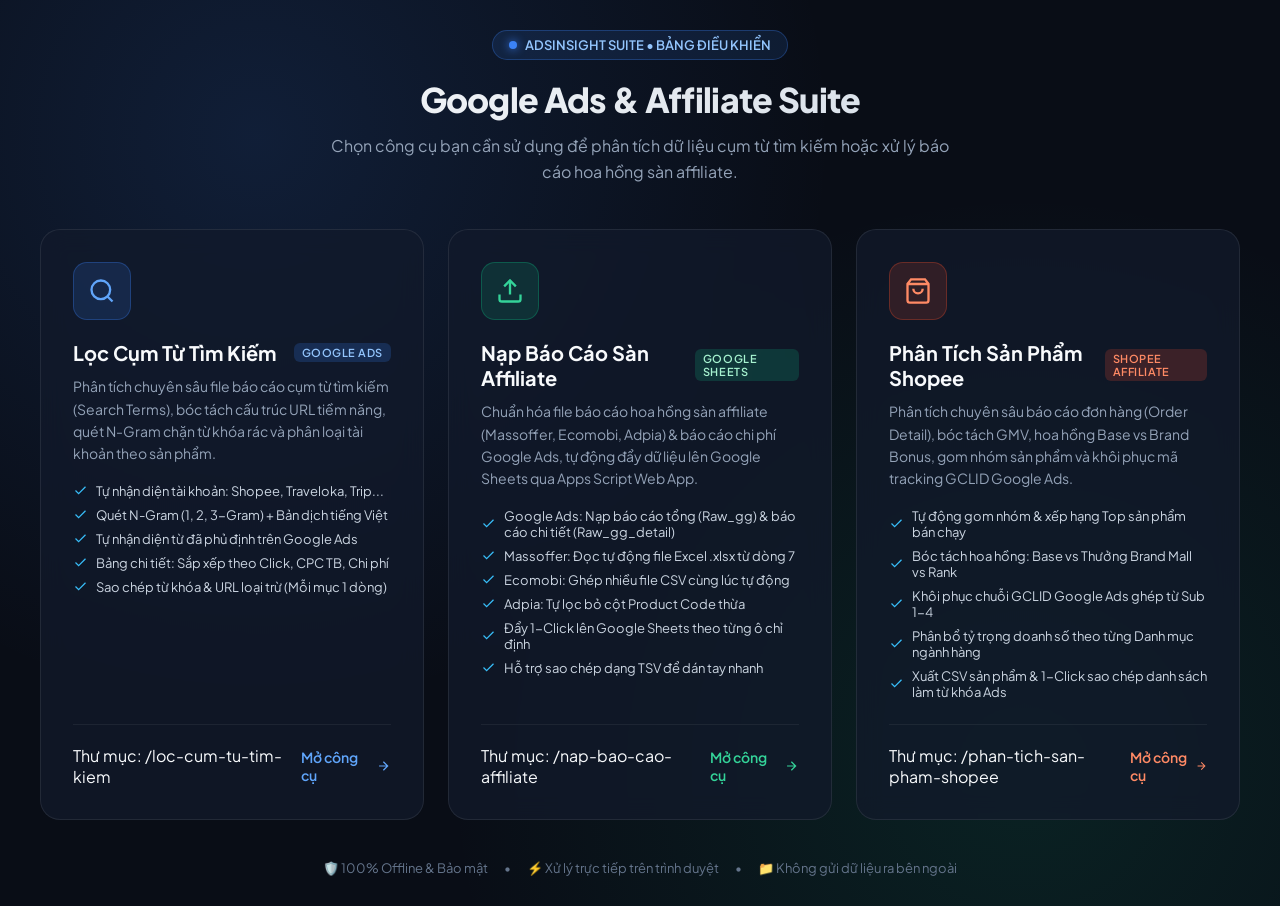
==== index.html @ ed0657cd "Auto update: 09/11/2026 16:06:36,57" ====
<!DOCTYPE html>
<html lang="vi">
<head>
  <meta charset="UTF-8">
  <meta name="viewport" content="width=device-width, initial-scale=1.0">
  <title>Google Ads & Affiliate Intelligence Suite | Bảng Điều Khiển</title>
  <meta name="description" content="Cổng điều hướng trung tâm: Bộ công cụ tối ưu chiến dịch Google Ads, lọc cụm từ tìm kiếm N-Gram và trung tâm nạp báo cáo sàn Affiliate lên Google Sheets.">
  <link rel="icon" type="image/png" href="shared/img/favicon.png?v=3">
  <link rel="preconnect" href="https://fonts.googleapis.com">
  <link rel="preconnect" href="https://fonts.gstatic.com" crossorigin>
  <link href="https://fonts.googleapis.com/css2?family=Plus+Jakarta+Sans:wght@400;500;600;700;800&family=JetBrains+Mono:wght@400;500;600&display=swap" rel="stylesheet">
  <style>
    :root {
      --bg-main: #090d16;
      --bg-card: rgba(18, 26, 43, 0.75);
      --bg-card-hover: rgba(26, 38, 64, 0.95);
      --border-color: rgba(255, 255, 255, 0.08);
      --border-hover: rgba(59, 130, 246, 0.5);
      --text-main: #f8fafc;
      --text-muted: #94a3b8;
      --primary: #3b82f6;
      --primary-glow: rgba(59, 130, 246, 0.25);
      --success: #10b981;
      --warning: #f59e0b;
    }

    * {
      box-sizing: border-box;
      margin: 0;
      padding: 0;
    }

    body {
      font-family: 'Plus Jakarta Sans', -apple-system, BlinkMacSystemFont, sans-serif;
      background-color: var(--bg-main);
      color: var(--text-main);
      min-height: 100vh;
      display: flex;
      flex-direction: column;
      align-items: center;
      justify-content: center;
      padding: 30px 20px;
      background-image: 
        radial-gradient(circle at 20% 15%, rgba(59, 130, 246, 0.15) 0%, transparent 45%),
        radial-gradient(circle at 80% 85%, rgba(16, 185, 129, 0.12) 0%, transparent 45%);
    }

    .hub-container {
      max-width: 1200px;
      width: 100%;
    }

    /* Header */
    .hub-header {
      text-align: center;
      margin-bottom: 45px;
    }

    .brand-badge {
      display: inline-flex;
      align-items: center;
      gap: 8px;
      padding: 6px 16px;
      background: rgba(59, 130, 246, 0.12);
      border: 1px solid rgba(59, 130, 246, 0.3);
      border-radius: 9999px;
      font-size: 13px;
      font-weight: 600;
      color: #93c5fd;
      margin-bottom: 18px;
    }

    .brand-badge .pulse {
      width: 8px;
      height: 8px;
      background: #3b82f6;
      border-radius: 50%;
      box-shadow: 0 0 10px #3b82f6;
      animation: pulse 2s infinite;
    }

    @keyframes pulse {
      0%, 100% { opacity: 1; transform: scale(1); }
      50% { opacity: 0.4; transform: scale(0.85); }
    }

    .hub-header h1 {
      font-size: 34px;
      font-weight: 800;
      letter-spacing: -0.02em;
      margin-bottom: 12px;
      background: linear-gradient(135deg, #ffffff 0%, #cbd5e1 100%);
      -webkit-background-clip: text;
      background-clip: text;
      -webkit-text-fill-color: transparent;
    }

    .hub-header p {
      font-size: 16px;
      color: var(--text-muted);
      max-width: 620px;
      margin: 0 auto;
      line-height: 1.6;
    }

    /* Grid layout */
    .tools-grid {
      display: grid;
      grid-template-columns: repeat(auto-fit, minmax(360px, 1fr));
      gap: 24px;
      margin-bottom: 40px;
    }

    .tool-card {
      background: var(--bg-card);
      backdrop-filter: blur(12px);
      border: 1px solid var(--border-color);
      border-radius: 20px;
      padding: 32px;
      text-decoration: none;
      color: inherit;
      display: flex;
      flex-direction: column;
      justify-content: space-between;
      transition: all 0.3s cubic-bezier(0.16, 1, 0.3, 1);
      position: relative;
      overflow: hidden;
    }

    .tool-card::before {
      content: '';
      position: absolute;
      top: 0;
      left: 0;
      right: 0;
      height: 3px;
      background: linear-gradient(90deg, transparent, transparent);
      transition: all 0.3s ease;
    }

    .tool-card:hover {
      background: var(--bg-card-hover);
      border-color: var(--border-hover);
      transform: translateY(-4px);
      box-shadow: 0 20px 40px rgba(0, 0, 0, 0.45), 0 0 25px var(--primary-glow);
    }

    .tool-card.card-blue:hover::before {
      background: linear-gradient(90deg, #3b82f6, #60a5fa);
    }

    .tool-card.card-green:hover::before {
      background: linear-gradient(90deg, #10b981, #34d399);
    }

    .tool-card.card-orange:hover::before {
      background: linear-gradient(90deg, #ee4d2d, #ff8a65);
    }

    .card-top {
      margin-bottom: 24px;
    }

    .icon-wrapper {
      width: 58px;
      height: 58px;
      border-radius: 14px;
      display: flex;
      align-items: center;
      justify-content: center;
      margin-bottom: 20px;
    }

    .icon-blue {
      background: rgba(59, 130, 246, 0.15);
      border: 1px solid rgba(59, 130, 246, 0.3);
      color: #60a5fa;
    }

    .icon-green {
      background: rgba(16, 185, 129, 0.15);
      border: 1px solid rgba(16, 185, 129, 0.3);
      color: #34d399;
    }

    .icon-orange {
      background: rgba(238, 77, 45, 0.15);
      border: 1px solid rgba(238, 77, 45, 0.3);
      color: #ff8a65;
    }

    .tool-title {
      font-size: 20px;
      font-weight: 700;
      margin-bottom: 10px;
      display: flex;
      align-items: center;
      justify-content: space-between;
    }

    .tool-tag {
      font-size: 11px;
      font-weight: 600;
      padding: 3px 8px;
      border-radius: 6px;
      text-transform: uppercase;
      letter-spacing: 0.05em;
    }

    .tag-blue { background: rgba(59, 130, 246, 0.2); color: #93c5fd; }
    .tag-green { background: rgba(16, 185, 129, 0.2); color: #a7f3d0; }
    .tag-orange { background: rgba(238, 77, 45, 0.2); color: #ff8a65; }

    .tool-desc {
      font-size: 14px;
      color: var(--text-muted);
      line-height: 1.6;
      margin-bottom: 18px;
    }

    .tool-features {
      list-style: none;
      display: flex;
      flex-direction: column;
      gap: 8px;
    }

    .tool-features li {
      font-size: 13px;
      color: #cbd5e1;
      display: flex;
      align-items: center;
      gap: 8px;
    }

    .tool-features li svg {
      width: 15px;
      height: 15px;
      flex-shrink: 0;
      color: #38bdf8;
    }

    .card-footer {
      padding-top: 20px;
      border-top: 1px solid rgba(255, 255, 255, 0.06);
      display: flex;
      align-items: center;
      justify-content: space-between;
    }

    .open-btn-text {
      font-size: 14px;
      font-weight: 600;
      color: #60a5fa;
      display: flex;
      align-items: center;
      gap: 6px;
      transition: gap 0.2s ease;
    }

    .tool-card:hover .open-btn-text {
      gap: 10px;
      color: #93c5fd;
    }

    /* Footer info */
    .hub-footer {
      text-align: center;
      font-size: 13px;
      color: #64748b;
      display: flex;
      align-items: center;
      justify-content: center;
      gap: 16px;
    }

    .hub-footer span {
      display: flex;
      align-items: center;
      gap: 6px;
    }
  </style>
</head>
<body>

  <div class="hub-container">
    <!-- Header -->
    <header class="hub-header">
      <div class="brand-badge">
        <span class="pulse"></span>
        ADSINSIGHT SUITE • BẢNG ĐIỀU KHIỂN
      </div>
      <h1>Google Ads & Affiliate Suite</h1>
      <p>Chọn công cụ bạn cần sử dụng để phân tích dữ liệu cụm từ tìm kiếm hoặc xử lý báo cáo hoa hồng sàn affiliate.</p>
    </header>

    <!-- 2 Main Cards -->
    <div class="tools-grid">

      <!-- TOOL 1: LỌC CỤM TỪ TÌM KIẾM -->
      <a href="loc-cum-tu-tim-kiem/index.html" class="tool-card card-blue">
        <div class="card-top">
          <div class="icon-wrapper icon-blue">
            <svg viewBox="0 0 24 24" width="28" height="28" fill="none" stroke="currentColor" stroke-width="2">
              <circle cx="11" cy="11" r="8"/>
              <path d="m21 21-4.3-4.3"/>
            </svg>
          </div>
          <div class="tool-title">
            <span>Lọc Cụm Từ Tìm Kiếm</span>
            <span class="tool-tag tag-blue">Google Ads</span>
          </div>
          <p class="tool-desc">
            Phân tích chuyên sâu file báo cáo cụm từ tìm kiếm (Search Terms), bóc tách cấu trúc URL tiềm năng, quét N-Gram chặn từ khóa rác và phân loại tài khoản theo sản phẩm.
          </p>
          <ul class="tool-features">
            <li>
              <svg viewBox="0 0 24 24" fill="none" stroke="currentColor" stroke-width="2"><polyline points="20 6 9 17 4 12"/></svg>
              Tự nhận diện tài khoản: Shopee, Traveloka, Trip...
            </li>
            <li>
              <svg viewBox="0 0 24 24" fill="none" stroke="currentColor" stroke-width="2"><polyline points="20 6 9 17 4 12"/></svg>
              Quét N-Gram (1, 2, 3-Gram) + Bản dịch tiếng Việt
            </li>
            <li>
              <svg viewBox="0 0 24 24" fill="none" stroke="currentColor" stroke-width="2"><polyline points="20 6 9 17 4 12"/></svg>
              Tự nhận diện từ đã phủ định trên Google Ads
            </li>
            <li>
              <svg viewBox="0 0 24 24" fill="none" stroke="currentColor" stroke-width="2"><polyline points="20 6 9 17 4 12"/></svg>
              Bảng chi tiết: Sắp xếp theo Click, CPC TB, Chi phí
            </li>
            <li>
              <svg viewBox="0 0 24 24" fill="none" stroke="currentColor" stroke-width="2"><polyline points="20 6 9 17 4 12"/></svg>
              Sao chép từ khóa & URL loại trừ (Mỗi mục 1 dòng)
            </li>
          </ul>
        </div>
        <div class="card-footer">
          <span class="text-xs text-muted">Thư mục: /loc-cum-tu-tim-kiem</span>
          <div class="open-btn-text">
            Mở công cụ 
            <svg viewBox="0 0 24 24" width="16" height="16" fill="none" stroke="currentColor" stroke-width="2">
              <path d="M5 12h14M12 5l7 7-7 7"/>
            </svg>
          </div>
        </div>
      </a>

      <!-- TOOL 2: NẠP BÁO CÁO AFFILIATE -->
      <a href="nap-bao-cao-affiliate/index.html" class="tool-card card-green">
        <div class="card-top">
          <div class="icon-wrapper icon-green">
            <svg viewBox="0 0 24 24" width="28" height="28" fill="none" stroke="currentColor" stroke-width="2">
              <path d="M21 15v4a2 2 0 0 1-2 2H5a2 2 0 0 1-2-2v-4"/>
              <polyline points="17 8 12 3 7 8"/>
              <line x1="12" x2="12" y1="3" y2="15"/>
            </svg>
          </div>
          <div class="tool-title">
            <span>Nạp Báo Cáo Sàn Affiliate</span>
            <span class="tool-tag tag-green">Google Sheets</span>
          </div>
          <p class="tool-desc">
            Chuẩn hóa file báo cáo hoa hồng sàn affiliate (Massoffer, Ecomobi, Adpia) & báo cáo chi phí Google Ads, tự động đẩy dữ liệu lên Google Sheets qua Apps Script Web App.
          </p>
          <ul class="tool-features">
            <li>
              <svg viewBox="0 0 24 24" fill="none" stroke="currentColor" stroke-width="2"><polyline points="20 6 9 17 4 12"/></svg>
              Google Ads: Nạp báo cáo tổng (Raw_gg) & báo cáo chi tiết (Raw_gg_detail)
            </li>
            <li>
              <svg viewBox="0 0 24 24" fill="none" stroke="currentColor" stroke-width="2"><polyline points="20 6 9 17 4 12"/></svg>
              Massoffer: Đọc tự động file Excel .xlsx từ dòng 7
            </li>
            <li>
              <svg viewBox="0 0 24 24" fill="none" stroke="currentColor" stroke-width="2"><polyline points="20 6 9 17 4 12"/></svg>
              Ecomobi: Ghép nhiều file CSV cùng lúc tự động
            </li>
            <li>
              <svg viewBox="0 0 24 24" fill="none" stroke="currentColor" stroke-width="2"><polyline points="20 6 9 17 4 12"/></svg>
              Adpia: Tự lọc bỏ cột Product Code thừa
            </li>
            <li>
              <svg viewBox="0 0 24 24" fill="none" stroke="currentColor" stroke-width="2"><polyline points="20 6 9 17 4 12"/></svg>
              Đẩy 1-Click lên Google Sheets theo từng ô chỉ định
            </li>
            <li>
              <svg viewBox="0 0 24 24" fill="none" stroke="currentColor" stroke-width="2"><polyline points="20 6 9 17 4 12"/></svg>
              Hỗ trợ sao chép dạng TSV để dán tay nhanh
            </li>
          </ul>
        </div>
        <div class="card-footer">
          <span class="text-xs text-muted">Thư mục: /nap-bao-cao-affiliate</span>
          <div class="open-btn-text" style="color: #34d399;">
            Mở công cụ 
            <svg viewBox="0 0 24 24" width="16" height="16" fill="none" stroke="currentColor" stroke-width="2">
              <path d="M5 12h14M12 5l7 7-7 7"/>
            </svg>
          </div>
        </div>
      </a>

      <!-- TOOL 3: PHÂN TÍCH ĐƠN HÀNG & SẢN PHẨM SHOPEE -->
      <a href="phan-tich-san-pham-shopee/index.html" class="tool-card card-orange">
        <div class="card-top">
          <div class="icon-wrapper icon-orange">
            <svg viewBox="0 0 24 24" width="28" height="28" fill="none" stroke="currentColor" stroke-width="2">
              <path d="M6 2L3 6v14a2 2 0 0 0 2 2h14a2 2 0 0 0 2-2V6l-3-4z"/>
              <line x1="3" y1="6" x2="21" y2="6"/>
              <path d="M16 10a4 4 0 0 1-8 0"/>
            </svg>
          </div>
          <div class="tool-title">
            <span>Phân Tích Sản Phẩm Shopee</span>
            <span class="tool-tag tag-orange">Shopee Affiliate</span>
          </div>
          <p class="tool-desc">
            Phân tích chuyên sâu báo cáo đơn hàng (Order Detail), bóc tách GMV, hoa hồng Base vs Brand Bonus, gom nhóm sản phẩm và khôi phục mã tracking GCLID Google Ads.
          </p>
          <ul class="tool-features">
            <li>
              <svg viewBox="0 0 24 24" fill="none" stroke="currentColor" stroke-width="2"><polyline points="20 6 9 17 4 12"/></svg>
              Tự động gom nhóm & xếp hạng Top sản phẩm bán chạy
            </li>
            <li>
              <svg viewBox="0 0 24 24" fill="none" stroke="currentColor" stroke-width="2"><polyline points="20 6 9 17 4 12"/></svg>
              Bóc tách hoa hồng: Base vs Thưởng Brand Mall vs Rank
            </li>
            <li>
              <svg viewBox="0 0 24 24" fill="none" stroke="currentColor" stroke-width="2"><polyline points="20 6 9 17 4 12"/></svg>
              Khôi phục chuỗi GCLID Google Ads ghép từ Sub 1-4
            </li>
            <li>
              <svg viewBox="0 0 24 24" fill="none" stroke="currentColor" stroke-width="2"><polyline points="20 6 9 17 4 12"/></svg>
              Phân bổ tỷ trọng doanh số theo từng Danh mục ngành hàng
            </li>
            <li>
              <svg viewBox="0 0 24 24" fill="none" stroke="currentColor" stroke-width="2"><polyline points="20 6 9 17 4 12"/></svg>
              Xuất CSV sản phẩm & 1-Click sao chép danh sách làm từ khóa Ads
            </li>
          </ul>
        </div>
        <div class="card-footer">
          <span class="text-xs text-muted">Thư mục: /phan-tich-san-pham-shopee</span>
          <div class="open-btn-text" style="color: #ff8a65;">
            Mở công cụ 
            <svg viewBox="0 0 24 24" width="16" height="16" fill="none" stroke="currentColor" stroke-width="2">
              <path d="M5 12h14M12 5l7 7-7 7"/>
            </svg>
          </div>
        </div>
      </a>

    </div>

    <!-- Footer -->
    <footer class="hub-footer">
      <span>🛡️ 100% Offline & Bảo mật</span>
      <span>•</span>
      <span>⚡ Xử lý trực tiếp trên trình duyệt</span>
      <span>•</span>
      <span>📁 Không gửi dữ liệu ra bên ngoài</span>
    </footer>
  </div>

</body>
</html>
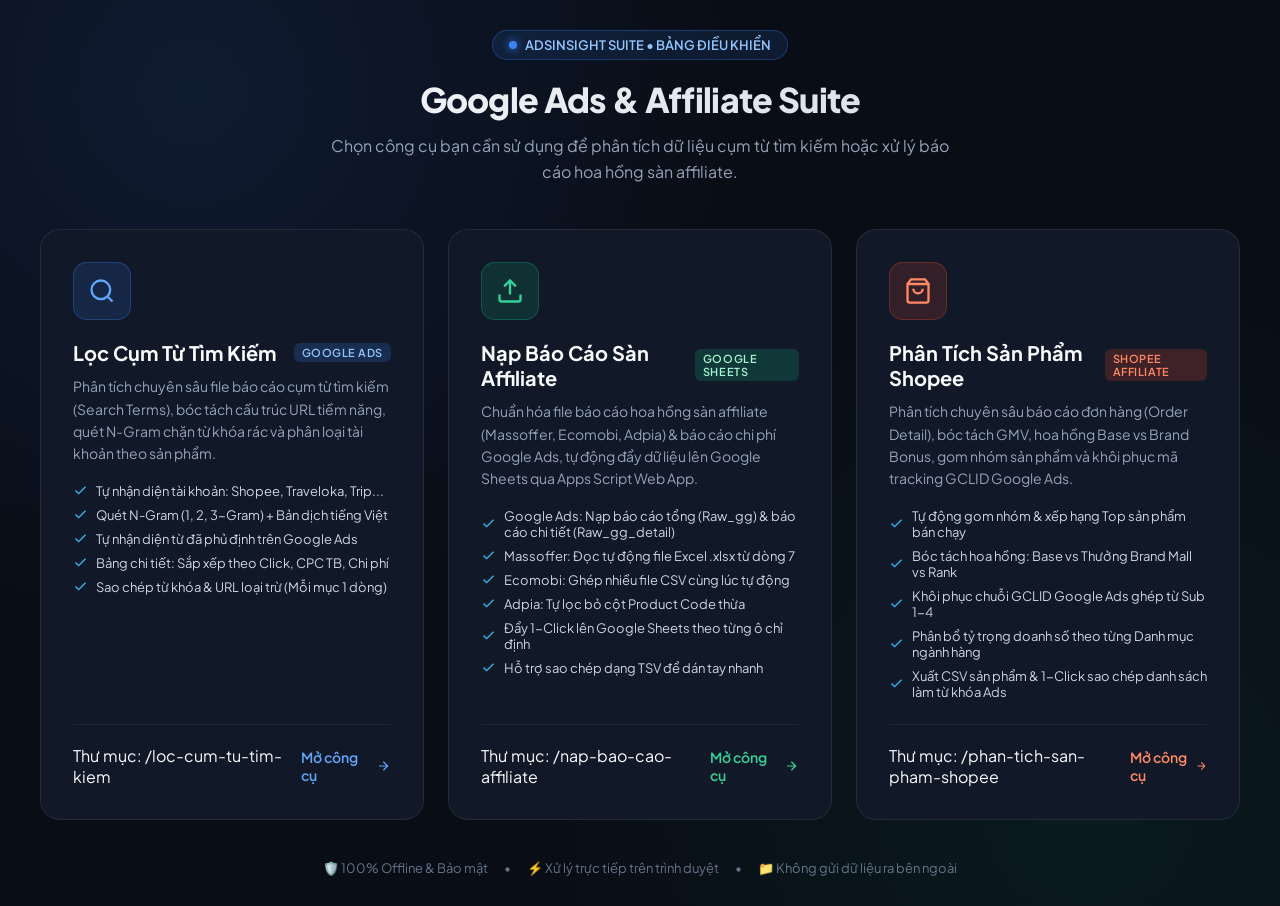
==== commit e4ef6ed3: "feat: redesign Modern Clean Dark Mode UI & enable offline-first vendor libraries" ====
--- a/index.html
+++ b/index.html
@@ -12,14 +12,15 @@
   <style>
     :root {
       --bg-main: #090d16;
-      --bg-card: rgba(18, 26, 43, 0.75);
-      --bg-card-hover: rgba(26, 38, 64, 0.95);
+      --bg-card: #111827;
+      --bg-card-hover: #162032;
       --border-color: rgba(255, 255, 255, 0.08);
-      --border-hover: rgba(59, 130, 246, 0.5);
+      --border-hover: rgba(59, 130, 246, 0.4);
       --text-main: #f8fafc;
+      --text-secondary: #cbd5e1;
       --text-muted: #94a3b8;
       --primary: #3b82f6;
-      --primary-glow: rgba(59, 130, 246, 0.25);
+      --primary-glow: rgba(59, 130, 246, 0.2);
       --success: #10b981;
       --warning: #f59e0b;
     }
@@ -40,9 +41,10 @@
       align-items: center;
       justify-content: center;
       padding: 30px 20px;
+      -webkit-font-smoothing: antialiased;
       background-image: 
-        radial-gradient(circle at 20% 15%, rgba(59, 130, 246, 0.15) 0%, transparent 45%),
-        radial-gradient(circle at 80% 85%, rgba(16, 185, 129, 0.12) 0%, transparent 45%);
+        radial-gradient(circle at 15% 10%, rgba(59, 130, 246, 0.12) 0%, transparent 40%),
+        radial-gradient(circle at 85% 90%, rgba(16, 185, 129, 0.08) 0%, transparent 40%);
     }
 
     .hub-container {
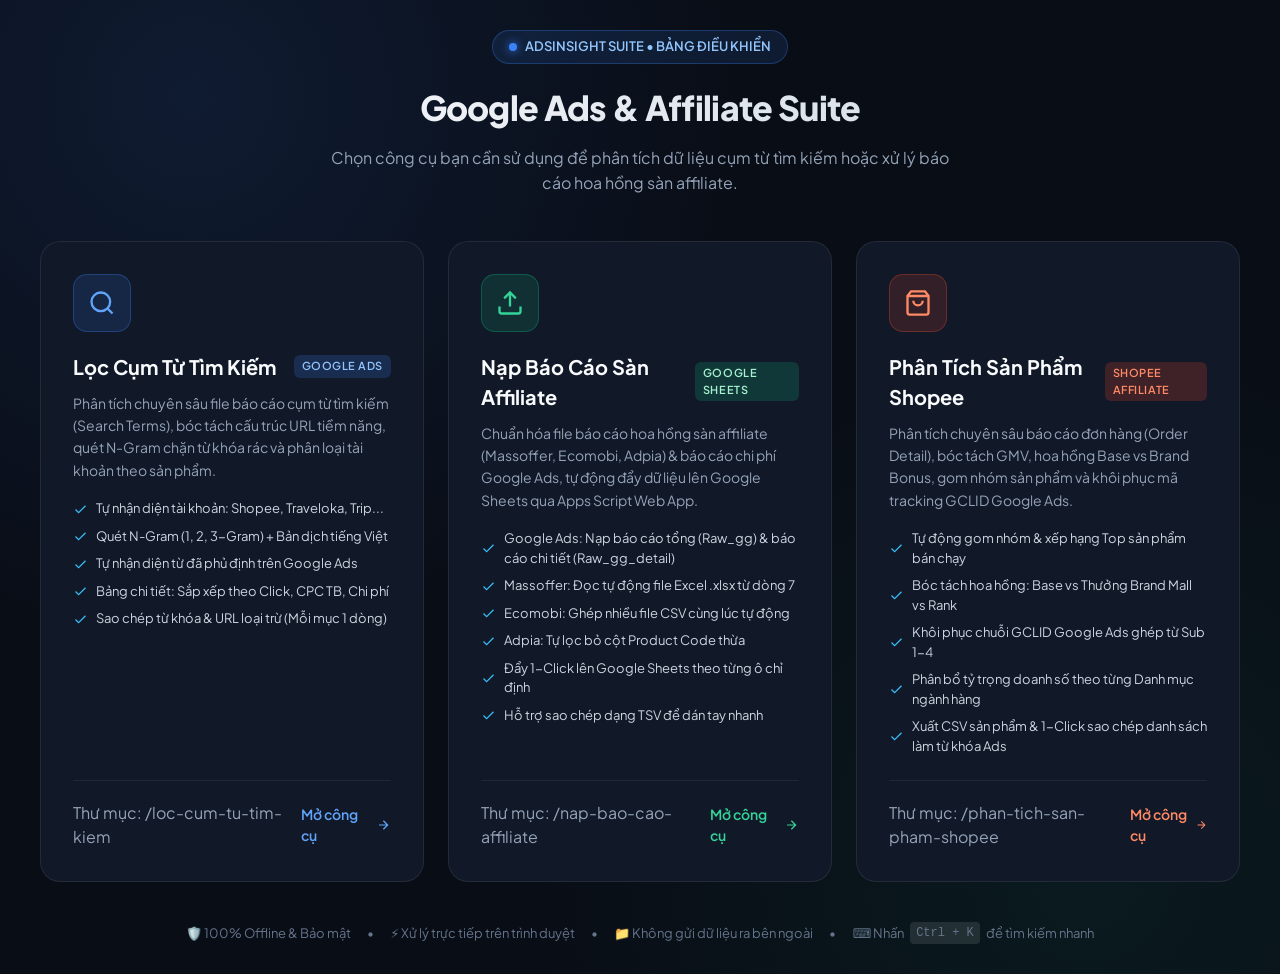
==== commit f7bb7542: "feat(platform): add Quick Command Palette (Ctrl+K) & PWA support across all pages" ====
--- a/index.html
+++ b/index.html
@@ -464,8 +464,13 @@
       <span>⚡ Xử lý trực tiếp trên trình duyệt</span>
       <span>•</span>
       <span>📁 Không gửi dữ liệu ra bên ngoài</span>
+      <span>•</span>
+      <span>⌨️ Nhấn <kbd style="background: rgba(255,255,255,0.1); padding: 2px 6px; border-radius: 4px; font-family: monospace; font-size: 0.75rem;">Ctrl + K</kbd> để tìm kiếm nhanh</span>
     </footer>
   </div>
 
+  <link rel="manifest" href="manifest.json">
+  <link rel="stylesheet" href="shared/css/style.css">
+  <script src="shared/js/command-palette.js"></script>
 </body>
 </html>
--- a/shared/css/style.css
+++ b/shared/css/style.css
@@ -0,0 +1,2208 @@
+:root {
+  /* Surfaces & Elevation (Modern Clean Slate) */
+  --bg-dark: #090d16;
+  --bg-sidebar: #0d121f;
+  --bg-card: #111827;
+  --bg-card-subtle: #0f1623;
+  --bg-card-hover: #162032;
+  --bg-surface-raised: #1e293b;
+
+  /* Borders (Crisp & Subtle) */
+  --border-color: rgba(255, 255, 255, 0.08);
+  --border-subtle: rgba(255, 255, 255, 0.05);
+  --border-hover: rgba(255, 255, 255, 0.16);
+  --border-active: #3b82f6;
+  
+  /* Primary Accent & States */
+  --primary: #3b82f6;
+  --primary-hover: #2563eb;
+  --primary-subtle: rgba(59, 130, 246, 0.12);
+  --primary-glow: rgba(59, 130, 246, 0.25);
+  
+  /* Status Colors */
+  --success: #10b981;
+  --success-subtle: rgba(16, 185, 129, 0.12);
+  --success-glow: rgba(16, 185, 129, 0.2);
+  --warning: #f59e0b;
+  --warning-subtle: rgba(245, 158, 11, 0.12);
+  --danger: #ef4444;
+  --danger-subtle: rgba(239, 68, 68, 0.12);
+  --danger-glow: rgba(239, 68, 68, 0.2);
+  --info: #06b6d4;
+  --info-subtle: rgba(6, 182, 212, 0.12);
+  
+  /* Typography & Contrasts */
+  --text-main: #f8fafc;
+  --text-secondary: #cbd5e1;
+  --text-muted: #94a3b8;
+  --text-dim: #64748b;
+  
+  --font-sans: 'Plus Jakarta Sans', system-ui, -apple-system, sans-serif;
+  --font-mono: 'JetBrains Mono', 'SFMono-Regular', Consolas, monospace;
+  
+  /* Radii */
+  --radius-xs: 4px;
+  --radius-sm: 6px;
+  --radius-md: 10px;
+  --radius-lg: 14px;
+  --radius-xl: 18px;
+
+  /* Shadows */
+  --shadow-card: 0 4px 20px -2px rgba(0, 0, 0, 0.4), 0 2px 6px -1px rgba(0, 0, 0, 0.3);
+  --shadow-dropdown: 0 12px 30px -4px rgba(0, 0, 0, 0.5), 0 4px 10px -2px rgba(0, 0, 0, 0.4);
+}
+
+* {
+  margin: 0;
+  padding: 0;
+  box-sizing: border-box;
+}
+
+body {
+  font-family: var(--font-sans);
+  background-color: var(--bg-dark);
+  color: var(--text-main);
+  line-height: 1.5;
+  min-height: 100vh;
+  overflow-x: hidden;
+  -webkit-font-smoothing: antialiased;
+  -moz-osx-font-smoothing: grayscale;
+}
+
+/* App Container Layout */
+.app-container {
+  display: flex;
+  min-height: 100vh;
+}
+
+/* Sidebar */
+.sidebar {
+  width: 280px;
+  background-color: var(--bg-sidebar);
+  border-right: 1px solid var(--border-color);
+  display: flex;
+  flex-direction: column;
+  position: sticky;
+  top: 0;
+  height: 100vh;
+  z-index: 20;
+  transition: width 0.25s cubic-bezier(0.4, 0, 0.2, 1), transform 0.25s cubic-bezier(0.4, 0, 0.2, 1);
+}
+
+/* Sidebar Collapsed State */
+.sidebar.collapsed {
+  width: 68px;
+}
+
+.sidebar.collapsed .brand-text,
+.sidebar.collapsed .nav-item span,
+.sidebar.collapsed .sidebar-footer {
+  display: none !important;
+}
+
+.sidebar.collapsed .brand {
+  padding: 16px 12px;
+  justify-content: center;
+}
+
+.sidebar.collapsed .nav-item {
+  justify-content: center;
+  padding: 12px 0;
+  margin: 0 4px;
+}
+
+.sidebar.collapsed .nav-item svg {
+  width: 20px;
+  height: 20px;
+}
+
+.sidebar-toggle-btn {
+  background: transparent;
+  border: 1px solid var(--border-color);
+  color: var(--text-muted);
+  border-radius: var(--radius-sm);
+  padding: 6px;
+  cursor: pointer;
+  display: flex;
+  align-items: center;
+  justify-content: center;
+  transition: all 0.2s;
+  margin-left: auto;
+}
+
+.sidebar-toggle-btn:hover {
+  background: rgba(255, 255, 255, 0.08);
+  color: #fff;
+  border-color: #94a3b8;
+}
+
+.sidebar.collapsed .sidebar-toggle-btn {
+  margin-left: 0;
+  margin-top: 10px;
+}
+
+.brand {
+  padding: 24px;
+  display: flex;
+  align-items: center;
+  gap: 12px;
+  border-bottom: 1px solid var(--border-color);
+}
+
+.logo-icon {
+  width: 40px;
+  height: 40px;
+  background: linear-gradient(135deg, #3b82f6 0%, #8b5cf6 100%);
+  border-radius: var(--radius-sm);
+  display: flex;
+  align-items: center;
+  justify-content: center;
+  color: white;
+  box-shadow: 0 0 15px var(--primary-glow);
+}
+
+.logo-icon svg {
+  width: 24px;
+  height: 24px;
+}
+
+.brand-text h2 {
+  font-size: 1.15rem;
+  font-weight: 800;
+  letter-spacing: -0.5px;
+  display: flex;
+  align-items: center;
+  gap: 6px;
+}
+
+.pro-badge {
+  font-size: 0.65rem;
+  background: linear-gradient(135deg, #ec4899, #8b5cf6);
+  color: #fff;
+  padding: 2px 6px;
+  border-radius: 4px;
+  font-weight: 700;
+}
+
+.brand-text p {
+  font-size: 0.75rem;
+  color: var(--text-muted);
+}
+
+/* Nav Menu */
+.nav-menu {
+  padding: 20px 12px;
+  display: flex;
+  flex-direction: column;
+  gap: 6px;
+  flex: 1;
+  overflow-y: auto;
+}
+
+.nav-item {
+  display: flex;
+  align-items: center;
+  gap: 12px;
+  padding: 12px 14px;
+  border-radius: var(--radius-sm);
+  background: transparent;
+  border: 1px solid transparent;
+  color: var(--text-muted);
+  font-family: inherit;
+  font-size: 0.9rem;
+  font-weight: 500;
+  cursor: pointer;
+  transition: all 0.2s cubic-bezier(0.4, 0, 0.2, 1);
+  text-align: left;
+  position: relative;
+}
+
+.nav-item svg {
+  width: 18px;
+  height: 18px;
+  flex-shrink: 0;
+}
+
+.nav-item:hover {
+  background: rgba(255, 255, 255, 0.04);
+  color: var(--text-main);
+  transform: translateX(3px);
+}
+
+.nav-item.active {
+  background: rgba(59, 130, 246, 0.12);
+  border-color: rgba(59, 130, 246, 0.3);
+  color: #60a5fa;
+  font-weight: 600;
+}
+
+.badge-alert {
+  margin-left: auto;
+  background: var(--danger);
+  color: white;
+  font-size: 0.7rem;
+  font-weight: 700;
+  padding: 2px 7px;
+  border-radius: 10px;
+}
+
+.sidebar-footer {
+  padding: 16px;
+  border-top: 1px solid var(--border-color);
+}
+
+.status-card {
+  display: flex;
+  align-items: center;
+  gap: 10px;
+  background: rgba(255, 255, 255, 0.02);
+  padding: 12px;
+  border-radius: var(--radius-sm);
+  border: 1px solid var(--border-color);
+}
+
+.pulse-indicator {
+  width: 10px;
+  height: 10px;
+  background: var(--success);
+  border-radius: 50%;
+  box-shadow: 0 0 10px var(--success-glow);
+  animation: pulse 2s infinite;
+}
+
+@keyframes pulse {
+  0% { transform: scale(0.95); box-shadow: 0 0 0 0 rgba(16, 185, 129, 0.7); }
+  70% { transform: scale(1); box-shadow: 0 0 0 8px rgba(16, 185, 129, 0); }
+  100% { transform: scale(0.95); box-shadow: 0 0 0 0 rgba(16, 185, 129, 0); }
+}
+
+/* Main Content Area */
+.main-content {
+  flex: 1;
+  padding: 32px 40px;
+  max-width: 1440px;
+  margin: 0 auto;
+  overflow-y: auto;
+}
+
+/* Top Header */
+.top-header {
+  display: flex;
+  justify-content: space-between;
+  align-items: flex-start;
+  margin-bottom: 28px;
+  gap: 20px;
+  flex-wrap: wrap;
+}
+
+.header-left h1 {
+  font-size: 1.75rem;
+  font-weight: 800;
+  letter-spacing: -0.5px;
+  margin-bottom: 6px;
+  background: linear-gradient(135deg, #ffffff 30%, #94a3b8 100%);
+  -webkit-background-clip: text;
+  background-clip: text;
+  -webkit-text-fill-color: transparent;
+}
+
+.header-actions {
+  display: flex;
+  gap: 12px;
+  align-items: center;
+}
+
+/* Buttons (Crisp SaaS Interaction) */
+.btn {
+  display: inline-flex;
+  align-items: center;
+  justify-content: center;
+  gap: 8px;
+  padding: 8px 14px;
+  border-radius: var(--radius-sm);
+  font-family: inherit;
+  font-size: 0.85rem;
+  font-weight: 500;
+  cursor: pointer;
+  transition: all 0.15s cubic-bezier(0.16, 1, 0.3, 1);
+  border: 1px solid transparent;
+  text-decoration: none;
+  white-space: nowrap;
+}
+
+.btn-primary {
+  background: var(--primary);
+  color: white;
+  border-color: rgba(255, 255, 255, 0.1);
+  box-shadow: 0 1px 2px rgba(0, 0, 0, 0.3);
+}
+
+.btn-primary:hover {
+  background: var(--primary-hover);
+  transform: translateY(-1px);
+  box-shadow: 0 4px 12px var(--primary-glow);
+}
+
+.btn-secondary {
+  background: var(--bg-card-subtle);
+  color: var(--text-secondary);
+  border: 1px solid var(--border-color);
+}
+
+.btn-secondary:hover {
+  background: var(--bg-surface-raised);
+  color: var(--text-main);
+  border-color: var(--border-hover);
+}
+
+.btn-danger {
+  background: var(--danger);
+  color: white;
+  box-shadow: 0 1px 2px rgba(0, 0, 0, 0.3);
+}
+
+.btn-danger:hover {
+  background: #dc2626;
+  box-shadow: 0 4px 12px var(--danger-glow);
+}
+
+.btn-sm {
+  padding: 6px 10px;
+  font-size: 0.775rem;
+  border-radius: var(--radius-xs);
+}
+
+.file-upload-btn {
+  cursor: pointer;
+}
+
+/* Alerts */
+.alert {
+  display: flex;
+  align-items: center;
+  gap: 14px;
+  padding: 16px 20px;
+  border-radius: var(--radius-md);
+  margin-bottom: 28px;
+  font-size: 0.9rem;
+}
+
+.alert-info {
+  background: rgba(59, 130, 246, 0.08);
+  border: 1px solid rgba(59, 130, 246, 0.25);
+  color: #93c5fd;
+}
+
+.alert-icon {
+  font-size: 1.25rem;
+}
+
+/* Metrics Grid */
+.metrics-grid {
+  display: grid;
+  grid-template-columns: repeat(auto-fit, minmax(230px, 1fr));
+  gap: 20px;
+  margin-bottom: 30px;
+}
+
+.metric-card {
+  background: var(--bg-card);
+  backdrop-filter: blur(16px);
+  -webkit-backdrop-filter: blur(16px);
+  border: 1px solid var(--border-color);
+  border-radius: var(--radius-md);
+  padding: 22px;
+  box-shadow: var(--shadow-card);
+  position: relative;
+  overflow: hidden;
+  transition: transform 0.2s ease, border-color 0.2s ease;
+}
+
+.metric-card:hover {
+  transform: translateY(-2px);
+  border-color: rgba(255, 255, 255, 0.15);
+}
+
+.metric-card.waste-highlight {
+  border-color: rgba(239, 68, 68, 0.3);
+  background: linear-gradient(145deg, rgba(30, 41, 59, 0.7), rgba(239, 68, 68, 0.06));
+}
+
+.metric-header {
+  display: flex;
+  justify-content: space-between;
+  align-items: center;
+  margin-bottom: 12px;
+}
+
+.metric-title {
+  font-size: 0.85rem;
+  font-weight: 600;
+  color: var(--text-muted);
+}
+
+.metric-icon {
+  width: 32px;
+  height: 32px;
+  border-radius: 8px;
+  display: flex;
+  align-items: center;
+  justify-content: center;
+  font-weight: 700;
+  font-size: 0.95rem;
+}
+
+.cost-icon { background: rgba(59, 130, 246, 0.15); color: #60a5fa; }
+.conv-icon { background: rgba(16, 185, 129, 0.15); color: #34d399; }
+.cpa-icon { background: rgba(245, 158, 11, 0.15); color: #fbbf24; }
+.waste-icon { background: rgba(239, 68, 68, 0.15); color: #f87171; }
+
+.metric-value {
+  font-size: 1.85rem;
+  font-weight: 800;
+  letter-spacing: -0.5px;
+  margin-bottom: 6px;
+  font-family: var(--font-mono);
+}
+
+.metric-sub {
+  font-size: 0.8rem;
+  color: var(--text-muted);
+}
+
+/* Tabs System */
+.tab-content {
+  display: none;
+  animation: fadeIn 0.25s ease-in-out;
+}
+
+.tab-content.active {
+  display: block;
+}
+
+@keyframes fadeIn {
+  from { opacity: 0; transform: translateY(6px); }
+  to { opacity: 1; transform: translateY(0); }
+}
+
+/* Panels */
+.panel {
+  background: var(--bg-card);
+  backdrop-filter: blur(16px);
+  -webkit-backdrop-filter: blur(16px);
+  border: 1px solid var(--border-color);
+  border-radius: var(--radius-md);
+  margin-bottom: 26px;
+  box-shadow: var(--shadow-card);
+}
+
+.panel-header {
+  padding: 20px 24px;
+  border-bottom: 1px solid var(--border-color);
+  display: flex;
+  justify-content: space-between;
+  align-items: center;
+  gap: 16px;
+  flex-wrap: wrap;
+}
+
+.panel-header h3 {
+  font-size: 1.1rem;
+  font-weight: 700;
+}
+
+.panel-tag {
+  font-size: 0.75rem;
+  background: rgba(255, 255, 255, 0.05);
+  padding: 4px 10px;
+  border-radius: 20px;
+  color: var(--text-muted);
+}
+
+.panel-body {
+  padding: 24px;
+}
+
+/* Charts */
+.charts-row {
+  display: grid;
+  grid-template-columns: 3fr 2fr;
+  gap: 24px;
+  margin-bottom: 26px;
+}
+
+@media (max-width: 1024px) {
+  .charts-row {
+    grid-template-columns: 1fr;
+  }
+}
+
+.chart-wrapper {
+  padding: 20px;
+  height: 320px;
+  position: relative;
+}
+
+/* Recommendation Cards */
+.rec-card {
+  display: flex;
+  gap: 16px;
+  padding: 16px;
+  border-radius: var(--radius-sm);
+  background: rgba(255, 255, 255, 0.02);
+  border: 1px solid var(--border-color);
+  margin-bottom: 12px;
+  align-items: flex-start;
+}
+
+.rec-badge {
+  padding: 4px 8px;
+  border-radius: 4px;
+  font-size: 0.7rem;
+  font-weight: 700;
+  text-transform: uppercase;
+}
+
+.rec-badge.high { background: rgba(239, 68, 68, 0.2); color: #f87171; }
+.rec-badge.good { background: rgba(16, 185, 129, 0.2); color: #34d399; }
+.rec-badge.tip { background: rgba(59, 130, 246, 0.2); color: #60a5fa; }
+
+/* Tables */
+.table-controls {
+  display: flex;
+  align-items: center;
+  gap: 12px;
+  flex-wrap: wrap;
+}
+
+.input-search, .select-dropdown, .input-text, .input-number {
+  background: var(--bg-card-subtle);
+  border: 1px solid var(--border-color);
+  color: var(--text-main);
+  padding: 8px 12px;
+  border-radius: var(--radius-sm);
+  font-family: inherit;
+  font-size: 0.85rem;
+  outline: none;
+  transition: all 0.15s ease;
+}
+
+.input-search:focus, .select-dropdown:focus, .input-text:focus, .input-number:focus {
+  border-color: var(--primary);
+  box-shadow: 0 0 0 3px var(--primary-subtle);
+  background: var(--bg-card);
+}
+
+.table-container {
+  overflow-x: auto;
+}
+
+.data-table {
+  width: 100%;
+  border-collapse: separate;
+  border-spacing: 0;
+  text-align: left;
+  font-size: 0.85rem;
+}
+
+.data-table th {
+  padding: 12px 16px;
+  background: var(--bg-card-subtle);
+  color: var(--text-muted);
+  font-weight: 600;
+  font-size: 0.75rem;
+  text-transform: uppercase;
+  letter-spacing: 0.05em;
+  border-bottom: 1px solid var(--border-color);
+  position: sticky;
+  top: 0;
+  z-index: 5;
+  white-space: nowrap;
+}
+
+.data-table td {
+  padding: 12px 16px;
+  border-bottom: 1px solid var(--border-subtle);
+  color: var(--text-secondary);
+  font-variant-numeric: tabular-nums;
+  vertical-align: middle;
+  transition: background-color 0.15s ease, color 0.15s ease;
+}
+
+.data-table tbody tr:hover td {
+  background-color: var(--bg-card-hover);
+  color: var(--text-main);
+}
+
+/* A/B Test Grid */
+.ab-calculator-grid {
+  display: grid;
+  grid-template-columns: 1fr 1fr;
+  gap: 24px;
+  margin-bottom: 24px;
+}
+
+@media (max-width: 768px) {
+  .ab-calculator-grid {
+    grid-template-columns: 1fr;
+  }
+}
+
+.ab-card {
+  background: rgba(15, 23, 42, 0.6);
+  border: 1px solid var(--border-color);
+  border-radius: var(--radius-md);
+  padding: 20px;
+}
+
+.variant-header {
+  display: flex;
+  align-items: center;
+  gap: 12px;
+  margin-bottom: 18px;
+}
+
+.variant-tag {
+  font-size: 0.75rem;
+  font-weight: 700;
+  padding: 4px 10px;
+  border-radius: 6px;
+}
+
+.tag-a { background: rgba(59, 130, 246, 0.2); color: #60a5fa; }
+.tag-b { background: rgba(139, 92, 246, 0.2); color: #a78bfa; }
+
+.ab-inputs {
+  display: grid;
+  grid-template-columns: 1fr 1fr;
+  gap: 16px;
+  margin-bottom: 20px;
+}
+
+.input-group {
+  display: flex;
+  flex-direction: column;
+  gap: 6px;
+}
+
+.input-group label {
+  font-size: 0.8rem;
+  color: var(--text-muted);
+  font-weight: 500;
+}
+
+.variant-results {
+  display: grid;
+  grid-template-columns: repeat(3, 1fr);
+  gap: 10px;
+  padding-top: 16px;
+  border-top: 1px solid var(--border-color);
+}
+
+.res-metric {
+  text-align: center;
+  background: rgba(255, 255, 255, 0.03);
+  padding: 10px;
+  border-radius: var(--radius-sm);
+}
+
+.res-metric-label {
+  font-size: 0.75rem;
+  color: var(--text-muted);
+  margin-bottom: 4px;
+}
+
+.res-metric-val {
+  font-size: 1.15rem;
+  font-weight: 700;
+  font-family: var(--font-mono);
+}
+
+.ab-verdict-box {
+  background: rgba(16, 185, 129, 0.08);
+  border: 1px solid rgba(16, 185, 129, 0.3);
+  border-radius: var(--radius-md);
+  padding: 20px;
+  display: flex;
+  align-items: center;
+  gap: 16px;
+}
+
+/* Negatives & Code Area */
+.match-type-selectors {
+  display: flex;
+  gap: 20px;
+  margin-bottom: 16px;
+  flex-wrap: wrap;
+}
+
+.match-type-selectors label {
+  display: flex;
+  align-items: center;
+  gap: 8px;
+  font-size: 0.9rem;
+  cursor: pointer;
+}
+
+.match-type-selectors code {
+  background: rgba(255, 255, 255, 0.08);
+  padding: 2px 6px;
+  border-radius: 4px;
+  font-family: var(--font-mono);
+  color: #60a5fa;
+}
+
+.code-textarea {
+  width: 100%;
+  background: rgba(15, 23, 42, 0.9);
+  border: 1px solid var(--border-color);
+  border-radius: var(--radius-sm);
+  color: var(--text-main);
+  padding: 16px;
+  font-family: var(--font-mono);
+  font-size: 0.9rem;
+  line-height: 1.6;
+  resize: vertical;
+  outline: none;
+}
+
+.code-textarea:focus {
+  border-color: var(--primary);
+}
+
+.panel-info-row {
+  display: flex;
+  justify-content: space-between;
+  margin-top: 12px;
+  font-size: 0.85rem;
+}
+
+/* UTM Builder */
+.utm-grid {
+  display: grid;
+  grid-template-columns: repeat(auto-fit, minmax(260px, 1fr));
+  gap: 18px;
+  margin-bottom: 24px;
+}
+
+.utm-output-container {
+  padding-top: 18px;
+  border-top: 1px solid var(--border-color);
+}
+
+.output-copy-box {
+  display: flex;
+  gap: 10px;
+  margin-top: 10px;
+}
+
+.copy-input {
+  flex: 1;
+  font-family: var(--font-mono);
+  background: rgba(0, 0, 0, 0.3);
+}
+
+/* Toast */
+.toast {
+  position: fixed;
+  bottom: 24px;
+  right: 24px;
+  background: #1e293b;
+  border: 1px solid var(--primary);
+  color: white;
+  padding: 12px 20px;
+  border-radius: var(--radius-sm);
+  box-shadow: 0 10px 30px rgba(0, 0, 0, 0.5);
+  font-size: 0.875rem;
+  display: none;
+  z-index: 999;
+}
+
+.toast.show {
+  display: block;
+  animation: slideIn 0.3s ease;
+}
+
+@keyframes slideIn {
+  from { transform: translateY(20px); opacity: 0; }
+  to { transform: translateY(0); opacity: 1; }
+}
+
+/* Utility Helpers */
+.text-danger { color: #f87171 !important; }
+.text-success { color: #34d399 !important; }
+.text-muted { color: var(--text-muted); }
+.text-center { text-align: center; }
+.font-semibold { font-weight: 600; }
+.text-danger-gradient {
+  background: linear-gradient(135deg, #ef4444, #f87171);
+  -webkit-background-clip: text;
+  background-clip: text;
+  -webkit-text-fill-color: transparent;
+}
+
+/* Badge New Tag */
+.badge-tag {
+  margin-left: auto;
+  font-size: 0.65rem;
+  background: linear-gradient(135deg, #10b981, #059669);
+  color: #fff;
+  padding: 2px 6px;
+  border-radius: 4px;
+  font-weight: 700;
+}
+
+/* Affiliate Grid & Cards */
+.aff-top-bar {
+  display: flex;
+  justify-content: space-between;
+  align-items: center;
+  flex-wrap: wrap;
+  gap: 12px;
+  background: rgba(15, 23, 42, 0.6);
+  border: 1px solid var(--border-color);
+  padding: 10px 16px;
+  border-radius: var(--radius-sm);
+  margin-bottom: 16px;
+}
+
+.aff-status-item {
+  display: flex;
+  align-items: center;
+  gap: 8px;
+}
+
+.aff-grid {
+  display: grid;
+  grid-template-columns: repeat(auto-fit, minmax(250px, 1fr));
+  gap: 20px;
+}
+
+@media (max-width: 1024px) {
+  .aff-grid {
+    grid-template-columns: 1fr;
+  }
+}
+
+.aff-card {
+  background: rgba(15, 23, 42, 0.7);
+  border: 1px solid var(--border-color);
+  border-radius: var(--radius-md);
+  padding: 18px;
+  display: flex;
+  flex-direction: column;
+  justify-content: space-between;
+  min-height: 480px;
+}
+
+.aff-card-header {
+  display: flex;
+  justify-content: space-between;
+  align-items: flex-start;
+  margin-bottom: 14px;
+}
+
+.aff-badge {
+  font-size: 0.7rem;
+  font-weight: 700;
+  padding: 3px 8px;
+  border-radius: 4px;
+}
+
+.aff-badge-mo { background: rgba(59, 130, 246, 0.2); color: #60a5fa; }
+.aff-badge-ec { background: rgba(245, 158, 11, 0.2); color: #fbbf24; }
+.aff-badge-ap { background: rgba(244, 63, 94, 0.2); color: #fb7185; }
+.aff-badge-gg { background: rgba(14, 165, 233, 0.2); color: #38bdf8; border: 1px solid rgba(14, 165, 233, 0.3); }
+.aff-badge-gg-detail { background: rgba(99, 102, 241, 0.2); color: #a5b4fc; border: 1px solid rgba(99, 102, 241, 0.3); }
+
+/* Dropzone */
+.drop-zone {
+  border: 2px dashed rgba(255, 255, 255, 0.15);
+  border-radius: var(--radius-sm);
+  padding: 24px 14px;
+  text-align: center;
+  cursor: pointer;
+  background: rgba(255, 255, 255, 0.015);
+  transition: all 0.2s ease;
+  margin-bottom: 12px;
+}
+
+.drop-zone:hover {
+  border-color: var(--primary);
+  background: rgba(59, 130, 246, 0.05);
+}
+
+.drop-icon {
+  font-size: 2rem;
+  margin-bottom: 6px;
+}
+
+.aff-status {
+  padding: 8px 12px;
+  background: rgba(0, 0, 0, 0.25);
+  border-radius: var(--radius-sm);
+  margin-bottom: 16px;
+  font-size: 0.8rem;
+}
+
+.aff-actions {
+  display: flex;
+  flex-direction: column;
+  gap: 8px;
+}
+
+.aff-actions .btn {
+  padding: 9px 14px;
+  font-size: 0.82rem;
+}
+
+.btn-block {
+  width: 100%;
+}
+
+.checkbox-label {
+  display: flex;
+  align-items: center;
+  gap: 8px;
+  font-size: 0.82rem;
+  color: var(--text-muted);
+  cursor: pointer;
+}
+
+/* Modal Overlay */
+.modal-overlay {
+  position: fixed;
+  inset: 0;
+  background: rgba(11, 15, 25, 0.75);
+  backdrop-filter: blur(8px);
+  -webkit-backdrop-filter: blur(8px);
+  z-index: 100;
+  display: flex;
+  align-items: center;
+  justify-content: center;
+  padding: 20px;
+}
+
+.modal-overlay.hidden {
+  display: none;
+}
+
+.modal-box {
+  background: #1e293b;
+  border: 1px solid var(--border-color);
+  border-radius: var(--radius-md);
+  max-width: 520px;
+  width: 100%;
+  box-shadow: 0 20px 40px rgba(0, 0, 0, 0.6);
+  overflow: hidden;
+  animation: modalScale 0.2s ease;
+}
+
+@keyframes modalScale {
+  from { opacity: 0; transform: scale(0.95); }
+  to { opacity: 1; transform: scale(1); }
+}
+
+.modal-header {
+  padding: 18px 24px;
+  border-bottom: 1px solid var(--border-color);
+  display: flex;
+  justify-content: space-between;
+  align-items: center;
+}
+
+.btn-close {
+  background: transparent;
+  border: none;
+  color: var(--text-muted);
+  font-size: 1.5rem;
+  cursor: pointer;
+  line-height: 1;
+}
+
+.btn-close:hover {
+  color: white;
+}
+
+.modal-body {
+  padding: 24px;
+  display: flex;
+  flex-direction: column;
+  gap: 16px;
+}
+
+.grid-3-cols {
+  display: grid;
+  grid-template-columns: repeat(3, 1fr);
+  gap: 12px;
+}
+
+.modal-footer {
+  padding: 16px 24px;
+  border-top: 1px solid var(--border-color);
+  display: flex;
+  justify-content: flex-end;
+  gap: 12px;
+  background: rgba(15, 23, 42, 0.4);
+}
+
+/* =========================================================================
+   SEARCH TERMS & URL DISCOVERY STYLES
+   ========================================================================= */
+.st-control-panel {
+  background: rgba(15, 23, 42, 0.7);
+  border: 1px solid var(--border-color);
+  border-radius: var(--radius-md);
+  padding: 18px 20px;
+  margin-bottom: 20px;
+  display: flex;
+  flex-direction: column;
+  gap: 14px;
+}
+
+.st-control-row {
+  display: flex;
+  justify-content: space-between;
+  align-items: center;
+  flex-wrap: wrap;
+  gap: 16px;
+}
+
+.st-upload-actions {
+  display: flex;
+  align-items: center;
+  gap: 10px;
+}
+
+.st-product-selector {
+  display: flex;
+  align-items: center;
+  gap: 10px;
+  flex-wrap: wrap;
+}
+
+.product-pills {
+  display: flex;
+  gap: 6px;
+}
+
+.pill-btn {
+  background: rgba(255, 255, 255, 0.05);
+  border: 1px solid var(--border-color);
+  color: var(--text-muted);
+  padding: 5px 12px;
+  border-radius: 20px;
+  font-family: inherit;
+  font-size: 0.78rem;
+  font-weight: 600;
+  cursor: pointer;
+  transition: all 0.2s ease;
+}
+
+.pill-btn:hover {
+  background: rgba(255, 255, 255, 0.1);
+  color: white;
+}
+
+.pill-btn.active {
+  background: rgba(59, 130, 246, 0.2);
+  border-color: var(--primary);
+  color: #60a5fa;
+}
+
+.st-filter-hierarchy {
+  display: flex;
+  align-items: center;
+  gap: 16px;
+  flex-wrap: wrap;
+  padding-top: 12px;
+  border-top: 1px solid rgba(255, 255, 255, 0.05);
+}
+
+.st-select-group {
+  display: flex;
+  align-items: center;
+  gap: 8px;
+}
+
+.st-summary-badge {
+  margin-left: auto;
+  font-size: 0.8rem;
+  color: var(--text-muted);
+  background: rgba(0, 0, 0, 0.3);
+  padding: 6px 14px;
+  border-radius: var(--radius-sm);
+  border: 1px solid var(--border-color);
+}
+
+/* Subtabs (Modern Segmented Pill Navigation) */
+.st-subtabs {
+  display: inline-flex;
+  gap: 4px;
+  background: var(--bg-card-subtle);
+  padding: 4px;
+  border-radius: var(--radius-md);
+  border: 1px solid var(--border-color);
+  margin-bottom: 20px;
+  overflow-x: auto;
+}
+
+.st-subtab-btn {
+  background: transparent;
+  border: 1px solid transparent;
+  color: var(--text-muted);
+  padding: 8px 16px;
+  border-radius: var(--radius-sm);
+  font-family: inherit;
+  font-size: 0.85rem;
+  font-weight: 500;
+  cursor: pointer;
+  transition: all 0.2s cubic-bezier(0.16, 1, 0.3, 1);
+  white-space: nowrap;
+  display: flex;
+  align-items: center;
+  gap: 8px;
+}
+
+.st-subtab-btn:hover {
+  color: var(--text-main);
+  background: rgba(255, 255, 255, 0.05);
+}
+
+.st-subtab-btn.active {
+  background: var(--bg-surface-raised);
+  border-color: rgba(255, 255, 255, 0.12);
+  color: #fff;
+  font-weight: 600;
+  box-shadow: 0 2px 8px rgba(0, 0, 0, 0.35);
+}
+
+.st-subtab-btn.danger-tab {
+  color: #fca5a5;
+}
+
+.st-subtab-btn.danger-tab.active {
+  background: rgba(239, 68, 68, 0.15);
+  border-color: rgba(239, 68, 68, 0.3);
+  color: #f87171;
+}
+
+.st-subcontent {
+  display: none;
+  animation: fadeIn 0.25s ease;
+}
+
+.st-subcontent.active {
+  display: block;
+}
+
+/* URL Discovery Cards */
+.url-insights-grid {
+  display: grid;
+  grid-template-columns: repeat(auto-fit, minmax(240px, 1fr));
+  gap: 16px;
+}
+
+.url-cat-card {
+  background: rgba(0, 0, 0, 0.25);
+  border: 1px solid var(--border-color);
+  border-radius: var(--radius-sm);
+  padding: 16px;
+  border-left: 4px solid var(--primary);
+}
+
+.url-cat-card.blog { border-left-color: #ef4444; }
+.url-cat-card.list { border-left-color: #10b981; }
+.url-cat-card.search { border-left-color: #3b82f6; }
+.url-cat-card.shop { border-left-color: #8b5cf6; }
+.url-cat-card.culinary { border-left-color: #f59e0b; }
+.url-cat-card.dest_acc { border-left-color: #06b6d4; }
+.url-cat-card.dest_gt { border-left-color: #3b82f6; }
+.url-cat-card.dest_trp { border-left-color: #10b981; }
+
+.aff-badge {
+  display: inline-block;
+  padding: 3px 8px;
+  border-radius: 9999px;
+  font-size: 11px;
+  font-weight: 700;
+  text-transform: uppercase;
+}
+.url-cat-card.blog_potential { border-left-color: #10b981; }
+.url-cat-card.blog_waste { border-left-color: #ef4444; }
+
+.aff-badge-blog { background: rgba(239, 68, 68, 0.18); color: #f87171; border: 1px solid rgba(239, 68, 68, 0.3); }
+.aff-badge-blog_potential { background: rgba(16, 185, 129, 0.18); color: #34d399; border: 1px solid rgba(16, 185, 129, 0.3); }
+.aff-badge-blog_waste { background: rgba(239, 68, 68, 0.18); color: #f87171; border: 1px solid rgba(239, 68, 68, 0.3); }
+.aff-badge-list { background: rgba(16, 185, 129, 0.18); color: #34d399; border: 1px solid rgba(16, 185, 129, 0.3); }
+.aff-badge-search { background: rgba(59, 130, 246, 0.18); color: #60a5fa; border: 1px solid rgba(59, 130, 246, 0.3); }
+.aff-badge-shop { background: rgba(139, 92, 246, 0.18); color: #a78bfa; border: 1px solid rgba(139, 92, 246, 0.3); }
+.aff-badge-culinary { background: rgba(245, 158, 11, 0.18); color: #fbbf24; border: 1px solid rgba(245, 158, 11, 0.3); }
+.aff-badge-dest_acc { background: rgba(6, 182, 212, 0.18); color: #22d3ee; border: 1px solid rgba(6, 182, 212, 0.3); }
+.aff-badge-dest_gt { background: rgba(59, 130, 246, 0.18); color: #93c5fd; border: 1px solid rgba(59, 130, 246, 0.3); }
+.aff-badge-dest_trp { background: rgba(16, 185, 129, 0.18); color: #6ee7b7; border: 1px solid rgba(16, 185, 129, 0.3); }
+.aff-badge-khác, .aff-badge-khac, .aff-badge-dest_other { background: rgba(148, 163, 184, 0.18); color: #cbd5e1; border: 1px solid rgba(148, 163, 184, 0.3); }
+.th-sortable {
+  cursor: pointer;
+  user-select: none;
+  transition: background 0.15s ease, color 0.15s ease;
+  white-space: nowrap;
+}
+.th-sortable:hover {
+  background: rgba(255, 255, 255, 0.08) !important;
+  color: #60a5fa !important;
+}
+.sort-arrow {
+  display: inline-block;
+  margin-left: 4px;
+  font-size: 0.7rem;
+  opacity: 0.35;
+  transition: opacity 0.15s ease, transform 0.15s ease;
+}
+.th-sortable:hover .sort-arrow {
+  opacity: 0.8;
+}
+.th-sortable.active {
+  color: #93c5fd !important;
+}
+.th-sortable.active .sort-arrow {
+  opacity: 1;
+  color: #3b82f6;
+  font-weight: bold;
+}
+
+/* Pagination Bar */
+.pagination-bar {
+  display: flex;
+  justify-content: space-between;
+  align-items: center;
+  padding: 12px 16px;
+  background: rgba(15, 23, 42, 0.6);
+  border-top: 1px solid var(--border-color);
+  border-radius: 0 0 var(--radius-sm) var(--radius-sm);
+  flex-wrap: wrap;
+  gap: 10px;
+}
+.pagination-controls {
+  display: flex;
+  align-items: center;
+  gap: 6px;
+}
+.page-btn {
+  background: rgba(255, 255, 255, 0.06);
+  border: 1px solid rgba(255, 255, 255, 0.12);
+  color: #cbd5e1;
+  padding: 4px 10px;
+  font-size: 0.8rem;
+  border-radius: 6px;
+  cursor: pointer;
+  transition: all 0.15s ease;
+}
+.page-btn:hover:not(:disabled) {
+  background: rgba(59, 130, 246, 0.2);
+  border-color: #3b82f6;
+  color: #fff;
+}
+.page-btn:disabled {
+  opacity: 0.4;
+  cursor: not-allowed;
+}
+.page-btn.active {
+  background: #3b82f6;
+  border-color: #3b82f6;
+  color: #fff;
+  font-weight: 700;
+}
+
+.url-cat-title {
+  font-size: 0.85rem;
+  font-weight: 700;
+  margin-bottom: 4px;
+}
+
+.url-cat-stat {
+  font-size: 1.3rem;
+  font-weight: 800;
+  font-family: var(--font-mono);
+}
+
+.url-cat-sub {
+  font-size: 0.75rem;
+  color: var(--text-muted);
+}
+
+/* N-Gram Layout */
+.ngram-layout {
+  display: grid;
+  grid-template-columns: 1.2fr 1fr;
+  gap: 20px;
+}
+
+@media (max-width: 1024px) {
+  .ngram-layout {
+    grid-template-columns: 1fr;
+  }
+}
+
+.ngram-filters {
+  display: flex;
+  align-items: center;
+  gap: 14px;
+  margin-bottom: 12px;
+  flex-wrap: wrap;
+}
+
+.ngram-filters label {
+  display: flex;
+  align-items: center;
+  gap: 6px;
+  font-size: 0.82rem;
+  cursor: pointer;
+}
+
+.ngram-output-box {
+  background: linear-gradient(145deg, rgba(30, 41, 59, 0.7), rgba(15, 23, 42, 0.85));
+  border: 1px solid rgba(255, 255, 255, 0.08);
+  border-radius: var(--radius-md);
+  padding: 20px;
+  box-shadow: 0 10px 25px -5px rgba(0, 0, 0, 0.4), inset 0 1px 0 rgba(255, 255, 255, 0.05);
+  display: flex;
+  flex-direction: column;
+  backdrop-filter: blur(12px);
+}
+
+.ngram-output-box .output-header {
+  display: flex;
+  justify-content: space-between;
+  align-items: center;
+  margin-bottom: 14px;
+  padding-bottom: 12px;
+  border-bottom: 1px solid rgba(255, 255, 255, 0.06);
+}
+
+.match-type-selector {
+  display: flex;
+  background: rgba(15, 23, 42, 0.6);
+  padding: 4px;
+  border-radius: var(--radius-sm);
+  border: 1px solid rgba(255, 255, 255, 0.06);
+  gap: 4px;
+  margin-bottom: 14px;
+}
+
+.match-type-selector label {
+  flex: 1;
+  text-align: center;
+  padding: 6px 10px;
+  font-size: 0.78rem;
+  font-weight: 500;
+  color: #94a3b8;
+  border-radius: 6px;
+  cursor: pointer;
+  transition: all 0.2s ease;
+  display: flex;
+  align-items: center;
+  justify-content: center;
+  gap: 5px;
+}
+
+.match-type-selector label:has(input:checked) {
+  background: rgba(59, 130, 246, 0.2);
+  color: #60a5fa;
+  border: 1px solid rgba(59, 130, 246, 0.35);
+  font-weight: 600;
+  box-shadow: 0 2px 8px rgba(0, 0, 0, 0.2);
+}
+
+.match-type-selector input[type="radio"] {
+  accent-color: #3b82f6;
+  margin: 0;
+}
+
+.negatives-textarea {
+  width: 100%;
+  flex: 1;
+  min-height: 380px;
+  background: #090d16;
+  border: 1px solid rgba(255, 255, 255, 0.08);
+  border-radius: var(--radius-sm);
+  color: #38bdf8;
+  padding: 14px 16px;
+  font-family: var(--font-mono);
+  font-size: 0.85rem;
+  line-height: 1.7;
+  resize: vertical;
+  outline: none;
+  box-shadow: inset 0 2px 6px rgba(0, 0, 0, 0.5);
+  transition: border-color 0.2s ease;
+}
+
+.negatives-textarea:focus {
+  border-color: rgba(56, 189, 248, 0.5);
+  box-shadow: 0 0 0 2px rgba(56, 189, 248, 0.15), inset 0 2px 6px rgba(0, 0, 0, 0.5);
+}
+
+.negatives-textarea::placeholder {
+  color: #475569;
+  font-family: inherit;
+  font-style: italic;
+}
+
+/* Subtab 4: Negative Manager Grid */
+.neg-mgr-grid {
+  display: grid;
+  grid-template-columns: 1fr 1fr;
+  gap: 20px;
+}
+
+@media (max-width: 900px) {
+  .neg-mgr-grid {
+    grid-template-columns: 1fr;
+  }
+}
+
+.neg-mgr-card {
+  background: rgba(255, 255, 255, 0.02);
+  border: 1px solid var(--border-color);
+  border-radius: var(--radius-sm);
+  padding: 18px;
+  display: flex;
+  flex-direction: column;
+}
+
+.neg-card-header {
+  display: flex;
+  justify-content: space-between;
+  align-items: center;
+  margin-bottom: 14px;
+  padding-bottom: 10px;
+  border-bottom: 1px solid rgba(255, 255, 255, 0.05);
+}
+
+.neg-card-header h4 {
+  font-size: 0.95rem;
+  font-weight: 700;
+  color: var(--text-main);
+}
+
+.neg-list-container {
+  max-height: 440px;
+  overflow-y: auto;
+  display: flex;
+  flex-direction: column;
+  gap: 8px;
+}
+
+.neg-item-row {
+  display: flex;
+  align-items: center;
+  justify-content: space-between;
+  background: rgba(0, 0, 0, 0.3);
+  border: 1px solid rgba(255, 255, 255, 0.06);
+  padding: 8px 12px;
+  border-radius: 6px;
+  font-size: 0.85rem;
+}
+
+.neg-item-row:hover {
+  background: rgba(239, 68, 68, 0.08);
+  border-color: rgba(239, 68, 68, 0.3);
+}
+
+.neg-item-val {
+  font-family: var(--font-mono);
+  color: #f87171;
+  word-break: break-all;
+}
+
+.btn-remove-neg {
+  background: transparent;
+  border: none;
+  color: #ef4444;
+  cursor: pointer;
+  padding: 2px 6px;
+  border-radius: 4px;
+  font-weight: 700;
+  font-size: 0.85rem;
+  transition: all 0.2s ease;
+}
+
+.btn-remove-neg:hover {
+  background: #ef4444;
+  color: white;
+}
+
+.ngram-translation {
+  font-size: 0.78rem;
+  color: #a78bfa;
+  font-style: italic;
+}
+
+/* ==========================================================================
+   MODULE 3: SHOPEE PRODUCT & ORDER ANALYTICS (Orange & Coral Theme)
+   ========================================================================== */
+.theme-shopee-orange {
+  --primary-shopee: #ee4d2d;
+  --primary-shopee-hover: #d03e1f;
+  --primary-shopee-glow: rgba(238, 77, 45, 0.25);
+  --shopee-gold: #fbbf24;
+}
+
+.btn-shopee {
+  background: linear-gradient(135deg, #ee4d2d 0%, #ff6b3d 100%);
+  color: white;
+  border: none;
+  font-weight: 600;
+  box-shadow: 0 4px 15px rgba(238, 77, 45, 0.35);
+}
+
+.btn-shopee:hover {
+  background: linear-gradient(135deg, #d03e1f 0%, #ee4d2d 100%);
+  box-shadow: 0 6px 20px rgba(238, 77, 45, 0.45);
+  transform: translateY(-1px);
+}
+
+.stat-card.card-shopee {
+  border-top: 3px solid #ee4d2d;
+}
+
+.stat-card.card-success {
+  border-top: 3px solid var(--success);
+}
+
+.stat-card.card-warning {
+  border-top: 3px solid var(--warning);
+}
+
+.stat-card.card-danger {
+  border-top: 3px solid var(--danger);
+}
+
+.brand-bonus-pill {
+  display: inline-flex;
+  align-items: center;
+  gap: 4px;
+  background: rgba(251, 191, 36, 0.15);
+  border: 1px solid rgba(251, 191, 36, 0.35);
+  color: #fde047;
+  padding: 2px 8px;
+  border-radius: 9999px;
+  font-size: 0.75rem;
+  font-weight: 600;
+}
+
+.status-badge {
+  display: inline-flex;
+  align-items: center;
+  gap: 5px;
+  padding: 3px 9px;
+  border-radius: 6px;
+  font-size: 0.75rem;
+  font-weight: 600;
+  text-transform: capitalize;
+}
+
+.status-badge.pending {
+  background: rgba(245, 158, 11, 0.18);
+  color: #fbbf24;
+  border: 1px solid rgba(245, 158, 11, 0.3);
+}
+
+.status-badge.approved, .status-badge.completed {
+  background: rgba(16, 185, 129, 0.18);
+  color: #34d399;
+  border: 1px solid rgba(16, 185, 129, 0.3);
+}
+
+.status-badge.rejected {
+  background: rgba(239, 68, 68, 0.18);
+  color: #f87171;
+  border: 1px solid rgba(239, 68, 68, 0.3);
+}
+
+.gclid-badge {
+  display: inline-flex;
+  align-items: center;
+  gap: 6px;
+  background: rgba(59, 130, 246, 0.12);
+  border: 1px solid rgba(59, 130, 246, 0.25);
+  color: #93c5fd;
+  padding: 3px 8px;
+  border-radius: 6px;
+  font-family: var(--font-mono);
+  font-size: 0.72rem;
+  max-width: 240px;
+  overflow: hidden;
+  text-overflow: ellipsis;
+  white-space: nowrap;
+}
+
+.category-tag {
+  display: inline-block;
+  padding: 2px 8px;
+  background: rgba(148, 163, 184, 0.12);
+  border: 1px solid rgba(148, 163, 184, 0.2);
+  color: #cbd5e1;
+  border-radius: 6px;
+  font-size: 0.75rem;
+}
+
+.qty-badge {
+  display: inline-flex;
+  align-items: center;
+  justify-content: center;
+  background: rgba(238, 77, 45, 0.18);
+  color: #ff8a65;
+  border: 1px solid rgba(238, 77, 45, 0.3);
+  border-radius: 4px;
+  padding: 1px 6px;
+  font-weight: 700;
+  font-size: 0.75rem;
+  margin-left: 6px;
+}
+
+.shopee-view-tabs {
+  display: flex;
+  gap: 8px;
+  border-bottom: 1px solid var(--border-color);
+  margin-bottom: 20px;
+  padding-bottom: 2px;
+}
+
+.shopee-view-tab {
+  padding: 10px 18px;
+  font-size: 0.88rem;
+  font-weight: 600;
+  color: var(--text-muted);
+  background: transparent;
+  border: none;
+  border-bottom: 2px solid transparent;
+  cursor: pointer;
+  transition: all 0.2s ease;
+  display: flex;
+  align-items: center;
+  gap: 8px;
+}
+
+.shopee-view-tab:hover {
+  color: var(--text-main);
+}
+
+.shopee-view-tab.active {
+  color: #ee4d2d;
+  border-bottom-color: #ee4d2d;
+}
+
+.progress-bar-bg {
+  width: 100%;
+  height: 6px;
+  background: rgba(255, 255, 255, 0.08);
+  border-radius: 3px;
+  overflow: hidden;
+  margin-top: 6px;
+}
+
+.progress-bar-fill {
+  height: 100%;
+  border-radius: 3px;
+  background: linear-gradient(90deg, #ee4d2d, #ff8a65);
+}
+
+/* ==========================================================================
+   SHOPEE PRODUCT TRANSLATIONS & SMART INSIGHTS
+   ========================================================================== */
+.product-vi-trans {
+  display: block;
+  font-size: 0.8rem;
+  color: #a78bfa;
+  margin-top: 4px;
+  line-height: 1.35;
+  font-weight: 500;
+  font-style: normal;
+}
+
+.product-vi-trans .trans-badge {
+  display: inline-block;
+  background: rgba(167, 139, 250, 0.15);
+  border: 1px solid rgba(167, 139, 250, 0.3);
+  color: #c4b5fd;
+  border-radius: 4px;
+  padding: 1px 5px;
+  font-size: 0.7rem;
+  font-weight: 600;
+  margin-right: 4px;
+}
+
+.shopee-insights-grid {
+  display: grid;
+  grid-template-columns: repeat(auto-fit, minmax(260px, 1fr));
+  gap: 16px;
+  margin-bottom: 25px;
+}
+
+.shopee-insight-card {
+  background: rgba(18, 26, 43, 0.65);
+  border: 1px solid var(--border-color);
+  border-radius: var(--radius-md);
+  padding: 18px 20px;
+  position: relative;
+  overflow: hidden;
+  transition: all 0.25s ease;
+}
+
+.shopee-insight-card:hover {
+  background: rgba(26, 38, 64, 0.85);
+  transform: translateY(-2px);
+  border-color: rgba(255, 255, 255, 0.15);
+}
+
+.shopee-insight-card.card-star {
+  border-left: 4px solid #10b981;
+}
+
+.shopee-insight-card.card-brand {
+  border-left: 4px solid #f59e0b;
+}
+
+.shopee-insight-card.card-alert {
+  border-left: 4px solid #ef4444;
+}
+
+.shopee-insight-card.card-category {
+  border-left: 4px solid #3b82f6;
+}
+
+.insight-header {
+  display: flex;
+  align-items: center;
+  justify-content: space-between;
+  margin-bottom: 8px;
+}
+
+.insight-title {
+  font-size: 0.82rem;
+  font-weight: 700;
+  text-transform: uppercase;
+  letter-spacing: 0.04em;
+  display: flex;
+  align-items: center;
+  gap: 6px;
+}
+
+.insight-value {
+  font-size: 1.1rem;
+  font-weight: 800;
+  color: #f8fafc;
+  margin-bottom: 6px;
+  line-height: 1.3;
+}
+
+.insight-desc {
+  font-size: 0.82rem;
+  color: var(--text-muted);
+  line-height: 1.5;
+}
+
+.insight-action {
+  margin-top: 10px;
+  padding-top: 8px;
+  border-top: 1px dashed rgba(255, 255, 255, 0.08);
+  font-size: 0.8rem;
+  color: #38bdf8;
+  font-weight: 600;
+  display: flex;
+  align-items: center;
+  gap: 5px;
+}
+
+/* Clear button for search input */
+.search-clear-btn {
+  background: transparent;
+  border: none;
+  color: var(--text-muted);
+  cursor: pointer;
+  padding: 4px;
+  display: none;
+  align-items: center;
+  justify-content: center;
+  transition: color 0.2s;
+}
+
+.search-clear-btn:hover {
+  color: var(--text-main);
+}
+
+/* ==========================================================================
+   SHOPEE FILTER BAR & FORM CONTROLS STYLING
+   ========================================================================== */
+.st-filter-bar {
+  display: flex !important;
+  align-items: center !important;
+  gap: 14px !important;
+  flex-wrap: wrap !important;
+  background: rgba(18, 26, 43, 0.75) !important;
+  border: 1px solid var(--border-color) !important;
+  padding: 14px 18px !important;
+  border-radius: var(--radius-md) !important;
+  margin-bottom: 20px !important;
+  box-shadow: 0 4px 20px rgba(0, 0, 0, 0.2) !important;
+}
+
+.search-box {
+  display: flex !important;
+  align-items: center !important;
+  background: rgba(15, 23, 42, 0.9) !important;
+  border: 1px solid var(--border-color) !important;
+  border-radius: var(--radius-sm) !important;
+  padding: 0 12px !important;
+  gap: 10px !important;
+  transition: all 0.2s ease !important;
+}
+
+.search-box:focus-within {
+  border-color: #ee4d2d !important;
+  box-shadow: 0 0 0 3px rgba(238, 77, 45, 0.25) !important;
+  background: rgba(15, 23, 42, 1) !important;
+}
+
+.search-box svg {
+  color: var(--text-muted);
+  flex-shrink: 0;
+}
+
+.search-box input {
+  background: transparent !important;
+  border: none !important;
+  color: var(--text-main) !important;
+  font-family: inherit !important;
+  font-size: 0.88rem !important;
+  padding: 10px 0 !important;
+  width: 100% !important;
+  outline: none !important;
+}
+
+.search-box input::placeholder {
+  color: #64748b;
+}
+
+.filter-group {
+  display: flex;
+  align-items: center;
+}
+
+.form-select, select.form-select {
+  background: rgba(15, 23, 42, 0.9) !important;
+  border: 1px solid var(--border-color) !important;
+  color: var(--text-main) !important;
+  padding: 10px 14px !important;
+  border-radius: var(--radius-sm) !important;
+  font-family: inherit !important;
+  font-size: 0.85rem !important;
+  outline: none !important;
+  width: 100% !important;
+  cursor: pointer !important;
+  transition: all 0.2s ease !important;
+  appearance: auto !important;
+  -webkit-appearance: auto !important;
+}
+
+.form-select:hover {
+  border-color: rgba(255, 255, 255, 0.2) !important;
+}
+
+.form-select:focus {
+  border-color: #ee4d2d !important;
+  box-shadow: 0 0 0 3px rgba(238, 77, 45, 0.25) !important;
+  background: rgba(15, 23, 42, 1) !important;
+}
+
+.form-select option {
+  background: #0f172a !important;
+  color: #f8fafc !important;
+  padding: 10px !important;
+}
+
+/* =========================================================================
+   GLOBAL PRINT & REPORT STYLES
+   ========================================================================= */
+@media print {
+  body {
+    background: #ffffff !important;
+    color: #0f172a !important;
+  }
+  .sidebar, .shopee-hero-bar, .shopee-toolbar, .table-controls, 
+  .pagination-bar, .btn, .btn-clear-x, #toast, .sidebar-toggle-btn {
+    display: none !important;
+  }
+  .app-container {
+    display: block !important;
+  }
+  .main-content {
+    margin: 0 !important;
+    padding: 0 !important;
+    width: 100% !important;
+    max-width: 100% !important;
+  }
+  .panel {
+    border: 1px solid #cbd5e1 !important;
+    background: #ffffff !important;
+    box-shadow: none !important;
+    page-break-inside: avoid;
+    margin-bottom: 20px !important;
+  }
+  .panel-header {
+    background: #f1f5f9 !important;
+    color: #0f172a !important;
+    border-bottom: 2px solid #0284c7 !important;
+  }
+  .data-table {
+    border: 1px solid #e2e8f0 !important;
+    color: #0f172a !important;
+  }
+  .data-table th {
+    background: #f8fafc !important;
+    color: #0f172a !important;
+    border: 1px solid #cbd5e1 !important;
+  }
+  .data-table td {
+    color: #334155 !important;
+    border: 1px solid #e2e8f0 !important;
+  }
+}
+
+
+
+
+
+/* ==========================================================================
+   TAB 3: GARBAGE & ADULT CLEANER STYLING ENHANCEMENTS
+   ========================================================================== */
+.garbage-pill-btn {
+  background: rgba(15, 23, 42, 0.7);
+  border: 1px solid rgba(255, 255, 255, 0.1);
+  color: var(--text-muted);
+  padding: 6px 14px;
+  border-radius: 20px;
+  font-family: inherit;
+  font-size: 0.8rem;
+  font-weight: 600;
+  cursor: pointer;
+  transition: all 0.25s cubic-bezier(0.4, 0, 0.2, 1);
+  display: inline-flex;
+  align-items: center;
+  gap: 6px;
+  backdrop-filter: blur(8px);
+}
+
+.garbage-pill-btn:hover {
+  background: rgba(30, 41, 59, 0.9);
+  color: #fff;
+  border-color: rgba(255, 255, 255, 0.25);
+  transform: translateY(-1px);
+}
+
+.garbage-pill-btn.active {
+  background: linear-gradient(135deg, rgba(59, 130, 246, 0.25), rgba(37, 99, 235, 0.4));
+  border-color: rgba(96, 165, 250, 0.6);
+  color: #ffffff;
+  box-shadow: 0 4px 14px rgba(37, 99, 235, 0.35);
+}
+
+.garbage-pill-btn[data-garbage="ADULT"].active {
+  background: linear-gradient(135deg, rgba(239, 68, 68, 0.25), rgba(220, 38, 38, 0.4));
+  border-color: rgba(248, 113, 113, 0.6);
+  color: #fecdd3;
+  box-shadow: 0 4px 14px rgba(220, 38, 38, 0.35);
+}
+
+.garbage-pill-btn[data-garbage="INFO"].active {
+  background: linear-gradient(135deg, rgba(245, 158, 11, 0.25), rgba(217, 119, 6, 0.4));
+  border-color: rgba(251, 191, 36, 0.6);
+  color: #fef3c7;
+  box-shadow: 0 4px 14px rgba(217, 119, 6, 0.35);
+}
+
+.garbage-pill-btn[data-garbage="MEDS"].active {
+  background: linear-gradient(135deg, rgba(168, 85, 247, 0.25), rgba(147, 51, 234, 0.4));
+  border-color: rgba(192, 132, 252, 0.6);
+  color: #f3e8ff;
+  box-shadow: 0 4px 14px rgba(147, 51, 234, 0.35);
+}
+
+/* Glassmorphism Card for Preview Box */
+.garbage-output-card {
+  background: linear-gradient(160deg, rgba(24, 33, 49, 0.85) 0%, rgba(13, 18, 30, 0.95) 100%) !important;
+  border: 1px solid rgba(255, 255, 255, 0.1) !important;
+  border-radius: var(--radius-md) !important;
+  padding: 16px !important;
+  box-shadow: 0 16px 36px -8px rgba(0, 0, 0, 0.5), inset 0 1px 0 rgba(255, 255, 255, 0.08) !important;
+  backdrop-filter: blur(16px);
+  min-width: 350px;
+}
+
+.link-icon-btn {
+  display: inline-flex;
+  align-items: center;
+  gap: 3px;
+  padding: 3px 8px;
+  background: rgba(59, 130, 246, 0.1);
+  border: 1px solid rgba(59, 130, 246, 0.25);
+  border-radius: 4px;
+  color: #60a5fa !important;
+  font-size: 0.72rem;
+  font-weight: 600;
+  text-decoration: none !important;
+  transition: all 0.2s ease;
+}
+
+.link-icon-btn:hover {
+  background: rgba(59, 130, 246, 0.25);
+  border-color: #60a5fa;
+  color: #ffffff !important;
+}
+
+/* =========================================================================
+   COMMAND PALETTE (CTRL + K) STYLES
+   ========================================================================= */
+.cmd-palette-backdrop {
+  position: fixed;
+  top: 0;
+  left: 0;
+  right: 0;
+  bottom: 0;
+  background: rgba(5, 8, 15, 0.75);
+  backdrop-filter: blur(8px);
+  -webkit-backdrop-filter: blur(8px);
+  z-index: 99999;
+  display: flex;
+  align-items: flex-start;
+  justify-content: center;
+  padding-top: 15vh;
+  animation: cmdFadeIn 0.15s ease-out;
+}
+
+.cmd-palette-container {
+  width: 100%;
+  max-width: 580px;
+  background: #111827;
+  border: 1px solid rgba(255, 255, 255, 0.14);
+  border-radius: var(--radius-lg);
+  box-shadow: 0 24px 60px -10px rgba(0, 0, 0, 0.8), 0 0 1px 1px rgba(255, 255, 255, 0.05);
+  overflow: hidden;
+  display: flex;
+  flex-direction: column;
+}
+
+.cmd-palette-header {
+  display: flex;
+  align-items: center;
+  gap: 12px;
+  padding: 14px 18px;
+  border-bottom: 1px solid var(--border-color);
+  color: var(--text-muted);
+}
+
+.cmd-palette-header input {
+  flex: 1;
+  background: transparent;
+  border: none;
+  outline: none;
+  color: #fff;
+  font-size: 0.95rem;
+  font-family: inherit;
+}
+
+.cmd-badge {
+  font-size: 0.65rem;
+  padding: 2px 6px;
+  background: rgba(255, 255, 255, 0.08);
+  border-radius: 4px;
+  color: var(--text-muted);
+  font-family: var(--font-mono);
+}
+
+.cmd-palette-list {
+  max-height: 330px;
+  overflow-y: auto;
+  padding: 8px;
+  display: flex;
+  flex-direction: column;
+  gap: 2px;
+}
+
+.cmd-item {
+  display: flex;
+  align-items: center;
+  gap: 12px;
+  padding: 10px 14px;
+  border-radius: var(--radius-sm);
+  cursor: pointer;
+  transition: all 0.1s ease;
+  user-select: none;
+}
+
+.cmd-item:hover, .cmd-item.selected {
+  background: rgba(59, 130, 246, 0.15);
+}
+
+.cmd-icon {
+  font-size: 1.1rem;
+  width: 24px;
+  text-align: center;
+}
+
+.cmd-info {
+  flex: 1;
+  display: flex;
+  justify-content: space-between;
+  align-items: center;
+}
+
+.cmd-title {
+  font-size: 0.88rem;
+  font-weight: 500;
+  color: var(--text-main);
+}
+
+.cmd-item.selected .cmd-title {
+  color: #60a5fa;
+  font-weight: 600;
+}
+
+.cmd-cat {
+  font-size: 0.72rem;
+  color: var(--text-dim);
+  background: rgba(255, 255, 255, 0.04);
+  padding: 2px 6px;
+  border-radius: 4px;
+}
+
+.cmd-empty {
+  padding: 30px;
+  text-align: center;
+  color: var(--text-dim);
+  font-size: 0.85rem;
+}
+
+.cmd-palette-footer {
+  padding: 8px 16px;
+  background: rgba(0, 0, 0, 0.25);
+  border-top: 1px solid var(--border-color);
+  display: flex;
+  justify-content: space-between;
+  font-size: 0.72rem;
+  color: var(--text-dim);
+}
+
+.cmd-palette-footer kbd {
+  background: rgba(255, 255, 255, 0.08);
+  padding: 1px 5px;
+  border-radius: 3px;
+  font-family: var(--font-mono);
+  color: var(--text-muted);
+}
+
+@keyframes cmdFadeIn {
+  from { opacity: 0; transform: scale(0.98); }
+  to { opacity: 1; transform: scale(1); }
+}
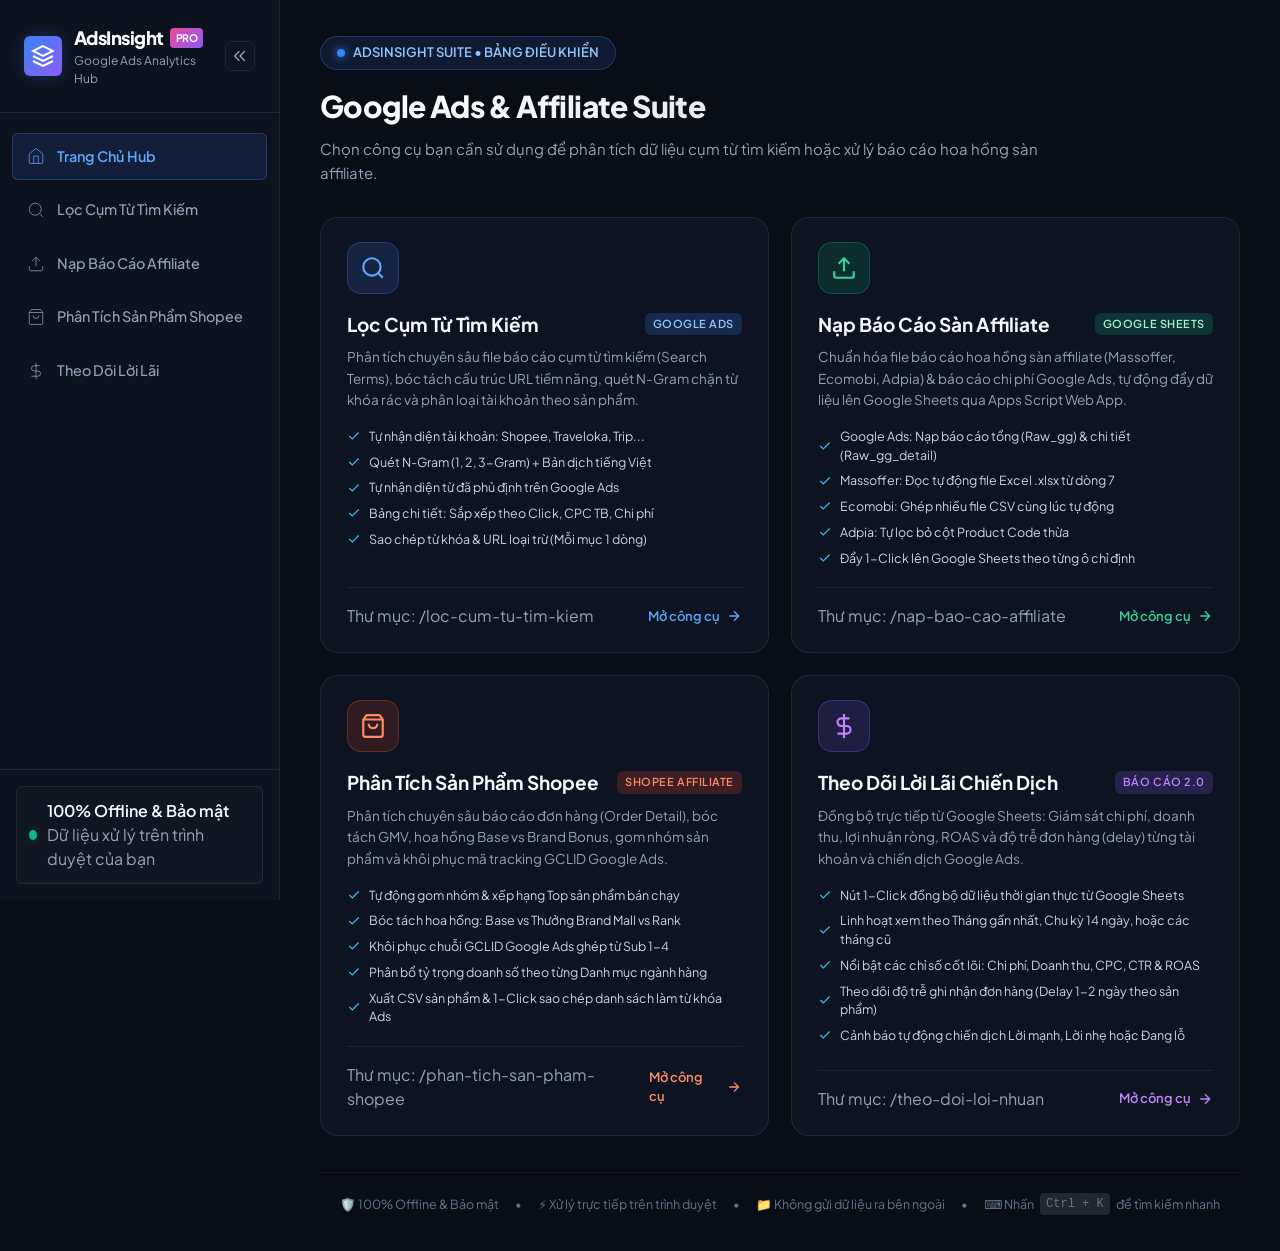
==== commit c29e5b21: "feat: Nang cap toan dien Design System, Layout Sidebar dung chung, toi uu Web Worker va them module " ====
--- a/index.html
+++ b/index.html
@@ -9,53 +9,25 @@
   <link rel="preconnect" href="https://fonts.googleapis.com">
   <link rel="preconnect" href="https://fonts.gstatic.com" crossorigin>
   <link href="https://fonts.googleapis.com/css2?family=Plus+Jakarta+Sans:wght@400;500;600;700;800&family=JetBrains+Mono:wght@400;500;600&display=swap" rel="stylesheet">
+  <link rel="stylesheet" href="shared/css/style.css">
+  <script>
+    if (localStorage.getItem('sidebar_collapsed') === 'true') {
+      document.documentElement.classList.add('sidebar-is-collapsed');
+    }
+  </script>
   <style>
-    :root {
-      --bg-main: #090d16;
-      --bg-card: #111827;
-      --bg-card-hover: #162032;
-      --border-color: rgba(255, 255, 255, 0.08);
-      --border-hover: rgba(59, 130, 246, 0.4);
-      --text-main: #f8fafc;
-      --text-secondary: #cbd5e1;
-      --text-muted: #94a3b8;
-      --primary: #3b82f6;
-      --primary-glow: rgba(59, 130, 246, 0.2);
-      --success: #10b981;
-      --warning: #f59e0b;
-    }
-
-    * {
-      box-sizing: border-box;
-      margin: 0;
-      padding: 0;
-    }
-
-    body {
-      font-family: 'Plus Jakarta Sans', -apple-system, BlinkMacSystemFont, sans-serif;
-      background-color: var(--bg-main);
-      color: var(--text-main);
-      min-height: 100vh;
-      display: flex;
-      flex-direction: column;
-      align-items: center;
-      justify-content: center;
-      padding: 30px 20px;
-      -webkit-font-smoothing: antialiased;
-      background-image: 
-        radial-gradient(circle at 15% 10%, rgba(59, 130, 246, 0.12) 0%, transparent 40%),
-        radial-gradient(circle at 85% 90%, rgba(16, 185, 129, 0.08) 0%, transparent 40%);
-    }
-
-    .hub-container {
-      max-width: 1200px;
+    .hub-content-wrap {
+      flex: 1;
+      padding: 36px 40px;
+      overflow-y: auto;
+      max-width: 1400px;
+      margin: 0 auto;
       width: 100%;
     }
 
     /* Header */
     .hub-header {
-      text-align: center;
-      margin-bottom: 45px;
+      margin-bottom: 32px;
     }
 
     .brand-badge {
@@ -69,7 +41,7 @@
       font-size: 13px;
       font-weight: 600;
       color: #93c5fd;
-      margin-bottom: 18px;
+      margin-bottom: 14px;
     }
 
     .brand-badge .pulse {
@@ -87,10 +59,10 @@
     }
 
     .hub-header h1 {
-      font-size: 34px;
+      font-size: 30px;
       font-weight: 800;
       letter-spacing: -0.02em;
-      margin-bottom: 12px;
+      margin-bottom: 8px;
       background: linear-gradient(135deg, #ffffff 0%, #cbd5e1 100%);
       -webkit-background-clip: text;
       background-clip: text;
@@ -98,33 +70,42 @@
     }
 
     .hub-header p {
-      font-size: 16px;
+      font-size: 15px;
       color: var(--text-muted);
-      max-width: 620px;
-      margin: 0 auto;
+      max-width: 720px;
       line-height: 1.6;
     }
 
-    /* Grid layout */
+    /* Grid layout 2x2 Balanced & Sleek */
     .tools-grid {
       display: grid;
-      grid-template-columns: repeat(auto-fit, minmax(360px, 1fr));
-      gap: 24px;
-      margin-bottom: 40px;
+      grid-template-columns: repeat(2, 1fr);
+      gap: 22px;
+      margin-bottom: 36px;
+    }
+
+    @media (max-width: 1024px) {
+      .tools-grid {
+        grid-template-columns: 1fr;
+      }
+      .hub-content-wrap {
+        padding: 24px 20px;
+      }
     }
 
     .tool-card {
-      background: var(--bg-card);
-      backdrop-filter: blur(12px);
+      background: rgba(17, 24, 39, 0.7);
+      backdrop-filter: blur(16px);
+      -webkit-backdrop-filter: blur(16px);
       border: 1px solid var(--border-color);
-      border-radius: 20px;
-      padding: 32px;
+      border-radius: 18px;
+      padding: 24px 26px;
       text-decoration: none;
       color: inherit;
       display: flex;
       flex-direction: column;
       justify-content: space-between;
-      transition: all 0.3s cubic-bezier(0.16, 1, 0.3, 1);
+      transition: all 0.25s cubic-bezier(0.16, 1, 0.3, 1);
       position: relative;
       overflow: hidden;
     }
@@ -141,10 +122,10 @@
     }
 
     .tool-card:hover {
-      background: var(--bg-card-hover);
+      background: rgba(22, 32, 50, 0.85);
       border-color: var(--border-hover);
-      transform: translateY(-4px);
-      box-shadow: 0 20px 40px rgba(0, 0, 0, 0.45), 0 0 25px var(--primary-glow);
+      transform: translateY(-3px);
+      box-shadow: 0 16px 36px -4px rgba(0, 0, 0, 0.5), 0 0 20px var(--primary-glow);
     }
 
     .tool-card.card-blue:hover::before {
@@ -155,22 +136,26 @@
       background: linear-gradient(90deg, #10b981, #34d399);
     }
 
+    .tool-card.card-purple:hover::before {
+      background: linear-gradient(90deg, #8b5cf6, #c084fc);
+    }
+
     .tool-card.card-orange:hover::before {
       background: linear-gradient(90deg, #ee4d2d, #ff8a65);
     }
 
     .card-top {
-      margin-bottom: 24px;
+      margin-bottom: 20px;
     }
 
     .icon-wrapper {
-      width: 58px;
-      height: 58px;
+      width: 52px;
+      height: 52px;
       border-radius: 14px;
       display: flex;
       align-items: center;
       justify-content: center;
-      margin-bottom: 20px;
+      margin-bottom: 16px;
     }
 
     .icon-blue {
@@ -185,6 +170,12 @@
       color: #34d399;
     }
 
+    .icon-purple {
+      background: rgba(139, 92, 246, 0.15);
+      border: 1px solid rgba(139, 92, 246, 0.3);
+      color: #c084fc;
+    }
+
     .icon-orange {
       background: rgba(238, 77, 45, 0.15);
       border: 1px solid rgba(238, 77, 45, 0.3);
@@ -192,9 +183,9 @@
     }
 
     .tool-title {
-      font-size: 20px;
+      font-size: 19px;
       font-weight: 700;
-      margin-bottom: 10px;
+      margin-bottom: 8px;
       display: flex;
       align-items: center;
       justify-content: space-between;
@@ -211,39 +202,40 @@
 
     .tag-blue { background: rgba(59, 130, 246, 0.2); color: #93c5fd; }
     .tag-green { background: rgba(16, 185, 129, 0.2); color: #a7f3d0; }
+    .tag-purple { background: rgba(139, 92, 246, 0.2); color: #c084fc; }
     .tag-orange { background: rgba(238, 77, 45, 0.2); color: #ff8a65; }
 
     .tool-desc {
-      font-size: 14px;
+      font-size: 13.5px;
       color: var(--text-muted);
       line-height: 1.6;
-      margin-bottom: 18px;
+      margin-bottom: 16px;
     }
 
     .tool-features {
       list-style: none;
       display: flex;
       flex-direction: column;
+      gap: 7px;
+    }
+
+    .tool-features li {
+      font-size: 12.5px;
+      color: #cbd5e1;
+      display: flex;
+      align-items: center;
       gap: 8px;
     }
 
-    .tool-features li {
-      font-size: 13px;
-      color: #cbd5e1;
-      display: flex;
-      align-items: center;
-      gap: 8px;
-    }
-
     .tool-features li svg {
-      width: 15px;
-      height: 15px;
+      width: 14px;
+      height: 14px;
       flex-shrink: 0;
       color: #38bdf8;
     }
 
     .card-footer {
-      padding-top: 20px;
+      padding-top: 16px;
       border-top: 1px solid rgba(255, 255, 255, 0.06);
       display: flex;
       align-items: center;
@@ -251,7 +243,7 @@
     }
 
     .open-btn-text {
-      font-size: 14px;
+      font-size: 13px;
       font-weight: 600;
       color: #60a5fa;
       display: flex;
@@ -268,12 +260,14 @@
     /* Footer info */
     .hub-footer {
       text-align: center;
-      font-size: 13px;
+      font-size: 12.5px;
       color: #64748b;
       display: flex;
       align-items: center;
       justify-content: center;
       gap: 16px;
+      padding-top: 20px;
+      border-top: 1px solid rgba(255, 255, 255, 0.05);
     }
 
     .hub-footer span {
@@ -283,194 +277,247 @@
     }
   </style>
 </head>
-<body>
-
-  <div class="hub-container">
-    <!-- Header -->
-    <header class="hub-header">
-      <div class="brand-badge">
-        <span class="pulse"></span>
-        ADSINSIGHT SUITE • BẢNG ĐIỀU KHIỂN
+<body class="dark-theme">
+
+  <div class="app-container">
+    <!-- Sidebar Dọc Tự Động Đồng Bộ qua shared/js/layout.js -->
+    <aside class="sidebar"></aside>
+
+    <!-- Nội Dung Chính Trang Chủ -->
+    <main class="hub-content-wrap">
+      <!-- Header -->
+      <header class="hub-header">
+        <div class="brand-badge">
+          <span class="pulse"></span>
+          ADSINSIGHT SUITE • BẢNG ĐIỀU KHIỂN
+        </div>
+        <h1>Google Ads & Affiliate Suite</h1>
+        <p>Chọn công cụ bạn cần sử dụng để phân tích dữ liệu cụm từ tìm kiếm hoặc xử lý báo cáo hoa hồng sàn affiliate.</p>
+      </header>
+
+      <!-- 4 Main Cards Grid 2x2 -->
+      <div class="tools-grid">
+
+        <!-- TOOL 1: LỌC CỤM TỪ TÌM KIẾM -->
+        <a href="loc-cum-tu-tim-kiem/index.html" class="tool-card card-blue">
+          <div class="card-top">
+            <div class="icon-wrapper icon-blue">
+              <svg viewBox="0 0 24 24" width="26" height="26" fill="none" stroke="currentColor" stroke-width="2">
+                <circle cx="11" cy="11" r="8"/>
+                <path d="m21 21-4.3-4.3"/>
+              </svg>
+            </div>
+            <div class="tool-title">
+              <span>Lọc Cụm Từ Tìm Kiếm</span>
+              <span class="tool-tag tag-blue">Google Ads</span>
+            </div>
+            <p class="tool-desc">
+              Phân tích chuyên sâu file báo cáo cụm từ tìm kiếm (Search Terms), bóc tách cấu trúc URL tiềm năng, quét N-Gram chặn từ khóa rác và phân loại tài khoản theo sản phẩm.
+            </p>
+            <ul class="tool-features">
+              <li>
+                <svg viewBox="0 0 24 24" fill="none" stroke="currentColor" stroke-width="2"><polyline points="20 6 9 17 4 12"/></svg>
+                Tự nhận diện tài khoản: Shopee, Traveloka, Trip...
+              </li>
+              <li>
+                <svg viewBox="0 0 24 24" fill="none" stroke="currentColor" stroke-width="2"><polyline points="20 6 9 17 4 12"/></svg>
+                Quét N-Gram (1, 2, 3-Gram) + Bản dịch tiếng Việt
+              </li>
+              <li>
+                <svg viewBox="0 0 24 24" fill="none" stroke="currentColor" stroke-width="2"><polyline points="20 6 9 17 4 12"/></svg>
+                Tự nhận diện từ đã phủ định trên Google Ads
+              </li>
+              <li>
+                <svg viewBox="0 0 24 24" fill="none" stroke="currentColor" stroke-width="2"><polyline points="20 6 9 17 4 12"/></svg>
+                Bảng chi tiết: Sắp xếp theo Click, CPC TB, Chi phí
+              </li>
+              <li>
+                <svg viewBox="0 0 24 24" fill="none" stroke="currentColor" stroke-width="2"><polyline points="20 6 9 17 4 12"/></svg>
+                Sao chép từ khóa & URL loại trừ (Mỗi mục 1 dòng)
+              </li>
+            </ul>
+          </div>
+          <div class="card-footer">
+            <span class="text-xs text-muted">Thư mục: /loc-cum-tu-tim-kiem</span>
+            <div class="open-btn-text">
+              Mở công cụ 
+              <svg viewBox="0 0 24 24" width="16" height="16" fill="none" stroke="currentColor" stroke-width="2">
+                <path d="M5 12h14M12 5l7 7-7 7"/>
+              </svg>
+            </div>
+          </div>
+        </a>
+
+        <!-- TOOL 2: NẠP BÁO CÁO AFFILIATE -->
+        <a href="nap-bao-cao-affiliate/index.html" class="tool-card card-green">
+          <div class="card-top">
+            <div class="icon-wrapper icon-green">
+              <svg viewBox="0 0 24 24" width="26" height="26" fill="none" stroke="currentColor" stroke-width="2">
+                <path d="M21 15v4a2 2 0 0 1-2 2H5a2 2 0 0 1-2-2v-4"/>
+                <polyline points="17 8 12 3 7 8"/>
+                <line x1="12" x2="12" y1="3" y2="15"/>
+              </svg>
+            </div>
+            <div class="tool-title">
+              <span>Nạp Báo Cáo Sàn Affiliate</span>
+              <span class="tool-tag tag-green">Google Sheets</span>
+            </div>
+            <p class="tool-desc">
+              Chuẩn hóa file báo cáo hoa hồng sàn affiliate (Massoffer, Ecomobi, Adpia) & báo cáo chi phí Google Ads, tự động đẩy dữ liệu lên Google Sheets qua Apps Script Web App.
+            </p>
+            <ul class="tool-features">
+              <li>
+                <svg viewBox="0 0 24 24" fill="none" stroke="currentColor" stroke-width="2"><polyline points="20 6 9 17 4 12"/></svg>
+                Google Ads: Nạp báo cáo tổng (Raw_gg) & chi tiết (Raw_gg_detail)
+              </li>
+              <li>
+                <svg viewBox="0 0 24 24" fill="none" stroke="currentColor" stroke-width="2"><polyline points="20 6 9 17 4 12"/></svg>
+                Massoffer: Đọc tự động file Excel .xlsx từ dòng 7
+              </li>
+              <li>
+                <svg viewBox="0 0 24 24" fill="none" stroke="currentColor" stroke-width="2"><polyline points="20 6 9 17 4 12"/></svg>
+                Ecomobi: Ghép nhiều file CSV cùng lúc tự động
+              </li>
+              <li>
+                <svg viewBox="0 0 24 24" fill="none" stroke="currentColor" stroke-width="2"><polyline points="20 6 9 17 4 12"/></svg>
+                Adpia: Tự lọc bỏ cột Product Code thừa
+              </li>
+              <li>
+                <svg viewBox="0 0 24 24" fill="none" stroke="currentColor" stroke-width="2"><polyline points="20 6 9 17 4 12"/></svg>
+                Đẩy 1-Click lên Google Sheets theo từng ô chỉ định
+              </li>
+            </ul>
+          </div>
+          <div class="card-footer">
+            <span class="text-xs text-muted">Thư mục: /nap-bao-cao-affiliate</span>
+            <div class="open-btn-text" style="color: #34d399;">
+              Mở công cụ 
+              <svg viewBox="0 0 24 24" width="16" height="16" fill="none" stroke="currentColor" stroke-width="2">
+                <path d="M5 12h14M12 5l7 7-7 7"/>
+              </svg>
+            </div>
+          </div>
+        </a>
+
+        <!-- TOOL 3: PHÂN TÍCH ĐƠN HÀNG & SẢN PHẨM SHOPEE -->
+        <a href="phan-tich-san-pham-shopee/index.html" class="tool-card card-orange">
+          <div class="card-top">
+            <div class="icon-wrapper icon-orange">
+              <svg viewBox="0 0 24 24" width="26" height="26" fill="none" stroke="currentColor" stroke-width="2">
+                <path d="M6 2L3 6v14a2 2 0 0 0 2 2h14a2 2 0 0 0 2-2V6l-3-4z"/>
+                <line x1="3" y1="6" x2="21" y2="6"/>
+                <path d="M16 10a4 4 0 0 1-8 0"/>
+              </svg>
+            </div>
+            <div class="tool-title">
+              <span>Phân Tích Sản Phẩm Shopee</span>
+              <span class="tool-tag tag-orange">Shopee Affiliate</span>
+            </div>
+            <p class="tool-desc">
+              Phân tích chuyên sâu báo cáo đơn hàng (Order Detail), bóc tách GMV, hoa hồng Base vs Brand Bonus, gom nhóm sản phẩm và khôi phục mã tracking GCLID Google Ads.
+            </p>
+            <ul class="tool-features">
+              <li>
+                <svg viewBox="0 0 24 24" fill="none" stroke="currentColor" stroke-width="2"><polyline points="20 6 9 17 4 12"/></svg>
+                Tự động gom nhóm & xếp hạng Top sản phẩm bán chạy
+              </li>
+              <li>
+                <svg viewBox="0 0 24 24" fill="none" stroke="currentColor" stroke-width="2"><polyline points="20 6 9 17 4 12"/></svg>
+                Bóc tách hoa hồng: Base vs Thưởng Brand Mall vs Rank
+              </li>
+              <li>
+                <svg viewBox="0 0 24 24" fill="none" stroke="currentColor" stroke-width="2"><polyline points="20 6 9 17 4 12"/></svg>
+                Khôi phục chuỗi GCLID Google Ads ghép từ Sub 1-4
+              </li>
+              <li>
+                <svg viewBox="0 0 24 24" fill="none" stroke="currentColor" stroke-width="2"><polyline points="20 6 9 17 4 12"/></svg>
+                Phân bổ tỷ trọng doanh số theo từng Danh mục ngành hàng
+              </li>
+              <li>
+                <svg viewBox="0 0 24 24" fill="none" stroke="currentColor" stroke-width="2"><polyline points="20 6 9 17 4 12"/></svg>
+                Xuất CSV sản phẩm & 1-Click sao chép danh sách làm từ khóa Ads
+              </li>
+            </ul>
+          </div>
+          <div class="card-footer">
+            <span class="text-xs text-muted">Thư mục: /phan-tich-san-pham-shopee</span>
+            <div class="open-btn-text" style="color: #ff8a65;">
+              Mở công cụ 
+              <svg viewBox="0 0 24 24" width="16" height="16" fill="none" stroke="currentColor" stroke-width="2">
+                <path d="M5 12h14M12 5l7 7-7 7"/>
+              </svg>
+            </div>
+          </div>
+        </a>
+
+        <!-- TOOL 4: THEO DÕI LỜI LÃI CHIẾN DỊCH -->
+        <a href="theo-doi-loi-nhuan/index.html" class="tool-card card-purple">
+          <div class="card-top">
+            <div class="icon-wrapper icon-purple">
+              <svg viewBox="0 0 24 24" width="26" height="26" fill="none" stroke="currentColor" stroke-width="2">
+                <line x1="12" y1="1" x2="12" y2="23"/>
+                <path d="M17 5H9.5a3.5 3.5 0 0 0 0 7h5a3.5 3.5 0 0 1 0 7H6"/>
+              </svg>
+            </div>
+            <div class="tool-title">
+              <span>Theo Dõi Lời Lãi Chiến Dịch</span>
+              <span class="tool-tag tag-purple">Báo Cáo 2.0</span>
+            </div>
+            <p class="tool-desc">
+              Đồng bộ trực tiếp từ Google Sheets: Giám sát chi phí, doanh thu, lợi nhuận ròng, ROAS và độ trễ đơn hàng (delay) từng tài khoản và chiến dịch Google Ads.
+            </p>
+            <ul class="tool-features">
+              <li>
+                <svg viewBox="0 0 24 24" fill="none" stroke="currentColor" stroke-width="2"><polyline points="20 6 9 17 4 12"/></svg>
+                Nút 1-Click đồng bộ dữ liệu thời gian thực từ Google Sheets
+              </li>
+              <li>
+                <svg viewBox="0 0 24 24" fill="none" stroke="currentColor" stroke-width="2"><polyline points="20 6 9 17 4 12"/></svg>
+                Linh hoạt xem theo Tháng gần nhất, Chu kỳ 14 ngày, hoặc các tháng cũ
+              </li>
+              <li>
+                <svg viewBox="0 0 24 24" fill="none" stroke="currentColor" stroke-width="2"><polyline points="20 6 9 17 4 12"/></svg>
+                Nổi bật các chỉ số cốt lõi: Chi phí, Doanh thu, CPC, CTR & ROAS
+              </li>
+              <li>
+                <svg viewBox="0 0 24 24" fill="none" stroke="currentColor" stroke-width="2"><polyline points="20 6 9 17 4 12"/></svg>
+                Theo dõi độ trễ ghi nhận đơn hàng (Delay 1-2 ngày theo sản phẩm)
+              </li>
+              <li>
+                <svg viewBox="0 0 24 24" fill="none" stroke="currentColor" stroke-width="2"><polyline points="20 6 9 17 4 12"/></svg>
+                Cảnh báo tự động chiến dịch Lời mạnh, Lời nhẹ hoặc Đang lỗ
+              </li>
+            </ul>
+          </div>
+          <div class="card-footer">
+            <span class="text-xs text-muted">Thư mục: /theo-doi-loi-nhuan</span>
+            <div class="open-btn-text" style="color: #c084fc;">
+              Mở công cụ 
+              <svg viewBox="0 0 24 24" width="16" height="16" fill="none" stroke="currentColor" stroke-width="2">
+                <path d="M5 12h14M12 5l7 7-7 7"/>
+              </svg>
+            </div>
+          </div>
+        </a>
+
       </div>
-      <h1>Google Ads & Affiliate Suite</h1>
-      <p>Chọn công cụ bạn cần sử dụng để phân tích dữ liệu cụm từ tìm kiếm hoặc xử lý báo cáo hoa hồng sàn affiliate.</p>
-    </header>
-
-    <!-- 2 Main Cards -->
-    <div class="tools-grid">
-
-      <!-- TOOL 1: LỌC CỤM TỪ TÌM KIẾM -->
-      <a href="loc-cum-tu-tim-kiem/index.html" class="tool-card card-blue">
-        <div class="card-top">
-          <div class="icon-wrapper icon-blue">
-            <svg viewBox="0 0 24 24" width="28" height="28" fill="none" stroke="currentColor" stroke-width="2">
-              <circle cx="11" cy="11" r="8"/>
-              <path d="m21 21-4.3-4.3"/>
-            </svg>
-          </div>
-          <div class="tool-title">
-            <span>Lọc Cụm Từ Tìm Kiếm</span>
-            <span class="tool-tag tag-blue">Google Ads</span>
-          </div>
-          <p class="tool-desc">
-            Phân tích chuyên sâu file báo cáo cụm từ tìm kiếm (Search Terms), bóc tách cấu trúc URL tiềm năng, quét N-Gram chặn từ khóa rác và phân loại tài khoản theo sản phẩm.
-          </p>
-          <ul class="tool-features">
-            <li>
-              <svg viewBox="0 0 24 24" fill="none" stroke="currentColor" stroke-width="2"><polyline points="20 6 9 17 4 12"/></svg>
-              Tự nhận diện tài khoản: Shopee, Traveloka, Trip...
-            </li>
-            <li>
-              <svg viewBox="0 0 24 24" fill="none" stroke="currentColor" stroke-width="2"><polyline points="20 6 9 17 4 12"/></svg>
-              Quét N-Gram (1, 2, 3-Gram) + Bản dịch tiếng Việt
-            </li>
-            <li>
-              <svg viewBox="0 0 24 24" fill="none" stroke="currentColor" stroke-width="2"><polyline points="20 6 9 17 4 12"/></svg>
-              Tự nhận diện từ đã phủ định trên Google Ads
-            </li>
-            <li>
-              <svg viewBox="0 0 24 24" fill="none" stroke="currentColor" stroke-width="2"><polyline points="20 6 9 17 4 12"/></svg>
-              Bảng chi tiết: Sắp xếp theo Click, CPC TB, Chi phí
-            </li>
-            <li>
-              <svg viewBox="0 0 24 24" fill="none" stroke="currentColor" stroke-width="2"><polyline points="20 6 9 17 4 12"/></svg>
-              Sao chép từ khóa & URL loại trừ (Mỗi mục 1 dòng)
-            </li>
-          </ul>
-        </div>
-        <div class="card-footer">
-          <span class="text-xs text-muted">Thư mục: /loc-cum-tu-tim-kiem</span>
-          <div class="open-btn-text">
-            Mở công cụ 
-            <svg viewBox="0 0 24 24" width="16" height="16" fill="none" stroke="currentColor" stroke-width="2">
-              <path d="M5 12h14M12 5l7 7-7 7"/>
-            </svg>
-          </div>
-        </div>
-      </a>
-
-      <!-- TOOL 2: NẠP BÁO CÁO AFFILIATE -->
-      <a href="nap-bao-cao-affiliate/index.html" class="tool-card card-green">
-        <div class="card-top">
-          <div class="icon-wrapper icon-green">
-            <svg viewBox="0 0 24 24" width="28" height="28" fill="none" stroke="currentColor" stroke-width="2">
-              <path d="M21 15v4a2 2 0 0 1-2 2H5a2 2 0 0 1-2-2v-4"/>
-              <polyline points="17 8 12 3 7 8"/>
-              <line x1="12" x2="12" y1="3" y2="15"/>
-            </svg>
-          </div>
-          <div class="tool-title">
-            <span>Nạp Báo Cáo Sàn Affiliate</span>
-            <span class="tool-tag tag-green">Google Sheets</span>
-          </div>
-          <p class="tool-desc">
-            Chuẩn hóa file báo cáo hoa hồng sàn affiliate (Massoffer, Ecomobi, Adpia) & báo cáo chi phí Google Ads, tự động đẩy dữ liệu lên Google Sheets qua Apps Script Web App.
-          </p>
-          <ul class="tool-features">
-            <li>
-              <svg viewBox="0 0 24 24" fill="none" stroke="currentColor" stroke-width="2"><polyline points="20 6 9 17 4 12"/></svg>
-              Google Ads: Nạp báo cáo tổng (Raw_gg) & báo cáo chi tiết (Raw_gg_detail)
-            </li>
-            <li>
-              <svg viewBox="0 0 24 24" fill="none" stroke="currentColor" stroke-width="2"><polyline points="20 6 9 17 4 12"/></svg>
-              Massoffer: Đọc tự động file Excel .xlsx từ dòng 7
-            </li>
-            <li>
-              <svg viewBox="0 0 24 24" fill="none" stroke="currentColor" stroke-width="2"><polyline points="20 6 9 17 4 12"/></svg>
-              Ecomobi: Ghép nhiều file CSV cùng lúc tự động
-            </li>
-            <li>
-              <svg viewBox="0 0 24 24" fill="none" stroke="currentColor" stroke-width="2"><polyline points="20 6 9 17 4 12"/></svg>
-              Adpia: Tự lọc bỏ cột Product Code thừa
-            </li>
-            <li>
-              <svg viewBox="0 0 24 24" fill="none" stroke="currentColor" stroke-width="2"><polyline points="20 6 9 17 4 12"/></svg>
-              Đẩy 1-Click lên Google Sheets theo từng ô chỉ định
-            </li>
-            <li>
-              <svg viewBox="0 0 24 24" fill="none" stroke="currentColor" stroke-width="2"><polyline points="20 6 9 17 4 12"/></svg>
-              Hỗ trợ sao chép dạng TSV để dán tay nhanh
-            </li>
-          </ul>
-        </div>
-        <div class="card-footer">
-          <span class="text-xs text-muted">Thư mục: /nap-bao-cao-affiliate</span>
-          <div class="open-btn-text" style="color: #34d399;">
-            Mở công cụ 
-            <svg viewBox="0 0 24 24" width="16" height="16" fill="none" stroke="currentColor" stroke-width="2">
-              <path d="M5 12h14M12 5l7 7-7 7"/>
-            </svg>
-          </div>
-        </div>
-      </a>
-
-      <!-- TOOL 3: PHÂN TÍCH ĐƠN HÀNG & SẢN PHẨM SHOPEE -->
-      <a href="phan-tich-san-pham-shopee/index.html" class="tool-card card-orange">
-        <div class="card-top">
-          <div class="icon-wrapper icon-orange">
-            <svg viewBox="0 0 24 24" width="28" height="28" fill="none" stroke="currentColor" stroke-width="2">
-              <path d="M6 2L3 6v14a2 2 0 0 0 2 2h14a2 2 0 0 0 2-2V6l-3-4z"/>
-              <line x1="3" y1="6" x2="21" y2="6"/>
-              <path d="M16 10a4 4 0 0 1-8 0"/>
-            </svg>
-          </div>
-          <div class="tool-title">
-            <span>Phân Tích Sản Phẩm Shopee</span>
-            <span class="tool-tag tag-orange">Shopee Affiliate</span>
-          </div>
-          <p class="tool-desc">
-            Phân tích chuyên sâu báo cáo đơn hàng (Order Detail), bóc tách GMV, hoa hồng Base vs Brand Bonus, gom nhóm sản phẩm và khôi phục mã tracking GCLID Google Ads.
-          </p>
-          <ul class="tool-features">
-            <li>
-              <svg viewBox="0 0 24 24" fill="none" stroke="currentColor" stroke-width="2"><polyline points="20 6 9 17 4 12"/></svg>
-              Tự động gom nhóm & xếp hạng Top sản phẩm bán chạy
-            </li>
-            <li>
-              <svg viewBox="0 0 24 24" fill="none" stroke="currentColor" stroke-width="2"><polyline points="20 6 9 17 4 12"/></svg>
-              Bóc tách hoa hồng: Base vs Thưởng Brand Mall vs Rank
-            </li>
-            <li>
-              <svg viewBox="0 0 24 24" fill="none" stroke="currentColor" stroke-width="2"><polyline points="20 6 9 17 4 12"/></svg>
-              Khôi phục chuỗi GCLID Google Ads ghép từ Sub 1-4
-            </li>
-            <li>
-              <svg viewBox="0 0 24 24" fill="none" stroke="currentColor" stroke-width="2"><polyline points="20 6 9 17 4 12"/></svg>
-              Phân bổ tỷ trọng doanh số theo từng Danh mục ngành hàng
-            </li>
-            <li>
-              <svg viewBox="0 0 24 24" fill="none" stroke="currentColor" stroke-width="2"><polyline points="20 6 9 17 4 12"/></svg>
-              Xuất CSV sản phẩm & 1-Click sao chép danh sách làm từ khóa Ads
-            </li>
-          </ul>
-        </div>
-        <div class="card-footer">
-          <span class="text-xs text-muted">Thư mục: /phan-tich-san-pham-shopee</span>
-          <div class="open-btn-text" style="color: #ff8a65;">
-            Mở công cụ 
-            <svg viewBox="0 0 24 24" width="16" height="16" fill="none" stroke="currentColor" stroke-width="2">
-              <path d="M5 12h14M12 5l7 7-7 7"/>
-            </svg>
-          </div>
-        </div>
-      </a>
-
-    </div>
-
-    <!-- Footer -->
-    <footer class="hub-footer">
-      <span>🛡️ 100% Offline & Bảo mật</span>
-      <span>•</span>
-      <span>⚡ Xử lý trực tiếp trên trình duyệt</span>
-      <span>•</span>
-      <span>📁 Không gửi dữ liệu ra bên ngoài</span>
-      <span>•</span>
-      <span>⌨️ Nhấn <kbd style="background: rgba(255,255,255,0.1); padding: 2px 6px; border-radius: 4px; font-family: monospace; font-size: 0.75rem;">Ctrl + K</kbd> để tìm kiếm nhanh</span>
-    </footer>
+
+      <!-- Footer -->
+      <footer class="hub-footer">
+        <span>🛡️ 100% Offline & Bảo mật</span>
+        <span>•</span>
+        <span>⚡ Xử lý trực tiếp trên trình duyệt</span>
+        <span>•</span>
+        <span>📁 Không gửi dữ liệu ra bên ngoài</span>
+        <span>•</span>
+        <span>⌨️ Nhấn <kbd style="background: rgba(255,255,255,0.1); padding: 2px 6px; border-radius: 4px; font-family: monospace; font-size: 0.75rem;">Ctrl + K</kbd> để tìm kiếm nhanh</span>
+      </footer>
+    </main>
   </div>
 
   <link rel="manifest" href="manifest.json">
-  <link rel="stylesheet" href="shared/css/style.css">
+  <script src="shared/js/sidebar-toggle.js"></script>
+  <script src="shared/js/layout.js"></script>
   <script src="shared/js/command-palette.js"></script>
 </body>
-</html>
+</html>
--- a/shared/css/style.css
+++ b/shared/css/style.css
@@ -19,6 +19,16 @@
   --primary-subtle: rgba(59, 130, 246, 0.12);
   --primary-glow: rgba(59, 130, 246, 0.25);
   
+  /* Financial & Status Tokens */
+  --fin-profit: #10b981;
+  --fin-profit-bg: rgba(16, 185, 129, 0.12);
+  --fin-loss: #f43f5e;
+  --fin-loss-bg: rgba(244, 63, 94, 0.12);
+  --fin-warning: #f59e0b;
+  --fin-warning-bg: rgba(245, 158, 11, 0.12);
+  --fin-purple: #8b5cf6;
+  --fin-purple-bg: rgba(139, 92, 246, 0.12);
+
   /* Status Colors */
   --success: #10b981;
   --success-subtle: rgba(16, 185, 129, 0.12);
@@ -73,6 +83,29 @@
 .app-container {
   display: flex;
   min-height: 100vh;
+}
+
+/* Chống giật sidebar khi vừa tải trang (Prevent FOUC) */
+html.sidebar-is-collapsed .sidebar {
+  width: 68px !important;
+  transition: none !important;
+}
+
+html.sidebar-is-collapsed .sidebar .brand-text,
+html.sidebar-is-collapsed .sidebar .nav-item span,
+html.sidebar-is-collapsed .sidebar .sidebar-footer {
+  display: none !important;
+}
+
+html.sidebar-is-collapsed .sidebar .brand {
+  padding: 16px 12px !important;
+  justify-content: center !important;
+}
+
+html.sidebar-is-collapsed .sidebar .nav-item {
+  justify-content: center !important;
+  padding: 12px 0 !important;
+  margin: 0 4px !important;
 }
 
 /* Sidebar */
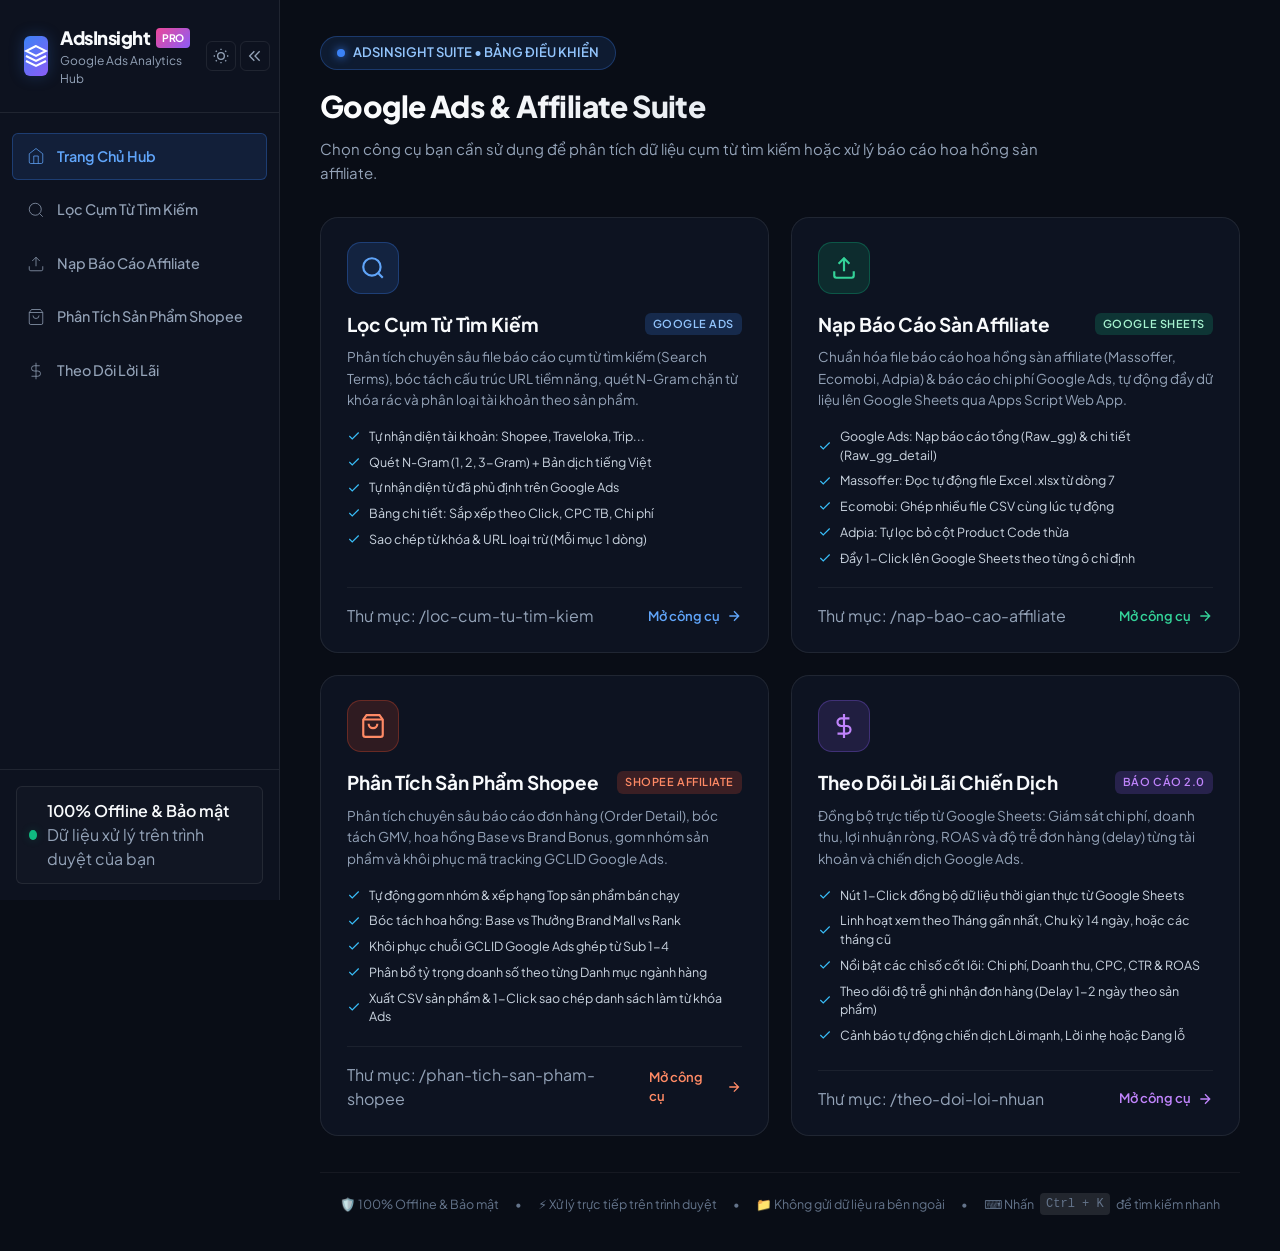
==== commit aaf58f47: "feat(theme): implement full light/dark design token system and WCAG AAA contrast engine - Resolve sy" ====
--- a/index.html
+++ b/index.html
@@ -1,4 +1,4 @@
-<!DOCTYPE html>
+﻿<!DOCTYPE html>
 <html lang="vi">
 <head>
   <meta charset="UTF-8">
@@ -9,11 +9,16 @@
   <link rel="preconnect" href="https://fonts.googleapis.com">
   <link rel="preconnect" href="https://fonts.gstatic.com" crossorigin>
   <link href="https://fonts.googleapis.com/css2?family=Plus+Jakarta+Sans:wght@400;500;600;700;800&family=JetBrains+Mono:wght@400;500;600&display=swap" rel="stylesheet">
-  <link rel="stylesheet" href="shared/css/style.css">
+  <link rel="stylesheet" href="shared/css/style.css?v=1795680755">
   <script>
-    if (localStorage.getItem('sidebar_collapsed') === 'true') {
-      document.documentElement.classList.add('sidebar-is-collapsed');
-    }
+    (function() {
+      if (localStorage.getItem('sidebar_collapsed') === 'true') {
+        document.documentElement.classList.add('sidebar-is-collapsed');
+      }
+      if (localStorage.getItem('app_theme') === 'light') {
+        document.documentElement.classList.add('light-theme');
+      }
+    })();
   </script>
   <style>
     .hub-content-wrap {
@@ -204,6 +209,15 @@
     .tag-green { background: rgba(16, 185, 129, 0.2); color: #a7f3d0; }
     .tag-purple { background: rgba(139, 92, 246, 0.2); color: #c084fc; }
     .tag-orange { background: rgba(238, 77, 45, 0.2); color: #ff8a65; }
+
+    body.light-theme .tag-blue,
+    html.light-theme .tag-blue { background: rgba(37, 99, 235, 0.15) !important; color: #1e40af !important; font-weight: 700 !important; }
+    body.light-theme .tag-green,
+    html.light-theme .tag-green { background: rgba(16, 185, 129, 0.2) !important; color: #065f46 !important; font-weight: 700 !important; }
+    body.light-theme .tag-purple,
+    html.light-theme .tag-purple { background: rgba(124, 58, 237, 0.15) !important; color: #5b21b6 !important; font-weight: 700 !important; }
+    body.light-theme .tag-orange,
+    html.light-theme .tag-orange { background: rgba(234, 88, 12, 0.15) !important; color: #9a3412 !important; font-weight: 700 !important; }
 
     .tool-desc {
       font-size: 13.5px;
@@ -520,4 +534,4 @@
   <script src="shared/js/layout.js"></script>
   <script src="shared/js/command-palette.js"></script>
 </body>
-</html>+</html>
--- a/shared/css/style.css
+++ b/shared/css/style.css
@@ -1,5 +1,5 @@
 :root {
-  /* Surfaces & Elevation (Modern Clean Slate) */
+  /* Surfaces & Elevation (Modern Clean Slate - Dark Default) */
   --bg-dark: #090d16;
   --bg-sidebar: #0d121f;
   --bg-card: #111827;
@@ -60,12 +60,673 @@
   /* Shadows */
   --shadow-card: 0 4px 20px -2px rgba(0, 0, 0, 0.4), 0 2px 6px -1px rgba(0, 0, 0, 0.3);
   --shadow-dropdown: 0 12px 30px -4px rgba(0, 0, 0, 0.5), 0 4px 10px -2px rgba(0, 0, 0, 0.4);
+
+  /* Financial Dashboard Overrides Default Tokens */
+  --fin-bg: #030712;
+  --fin-surface: #0b1120;
+  --fin-surface-elevated: #111a2e;
+  --fin-card-border: rgba(255, 255, 255, 0.08);
+  --fin-card-border-hover: rgba(59, 130, 246, 0.4);
+}
+
+/* Light Theme Tokens */
+html.light-theme,
+body.light-theme {
+  --bg-dark: #f8fafc;
+  --bg-sidebar: #ffffff;
+  --bg-card: #ffffff;
+  --bg-card-subtle: #f1f5f9;
+  --bg-card-hover: #e2e8f0;
+  --bg-surface-raised: #e2e8f0;
+
+  --border-color: #e2e8f0;
+  --border-subtle: #f1f5f9;
+  --border-hover: #cbd5e1;
+  --border-active: #2563eb;
+
+  --primary: #2563eb;
+  --primary-hover: #1d4ed8;
+  --primary-subtle: rgba(37, 99, 235, 0.1);
+  --primary-glow: rgba(37, 99, 235, 0.2);
+
+  --fin-profit: #059669;
+  --fin-profit-bg: rgba(5, 150, 105, 0.1);
+  --fin-loss: #e11d48;
+  --fin-loss-bg: rgba(225, 29, 72, 0.1);
+  --fin-warning: #d97706;
+  --fin-warning-bg: rgba(217, 119, 6, 0.1);
+  --fin-purple: #7c3aed;
+  --fin-purple-bg: rgba(124, 58, 237, 0.1);
+
+  --success: #059669;
+  --success-subtle: rgba(5, 150, 105, 0.1);
+  --success-glow: rgba(5, 150, 105, 0.2);
+  --warning: #d97706;
+  --warning-subtle: rgba(217, 119, 6, 0.1);
+  --danger: #dc2626;
+  --danger-subtle: rgba(220, 38, 38, 0.1);
+  --danger-glow: rgba(220, 38, 38, 0.2);
+  --info: #0891b2;
+  --info-subtle: rgba(8, 145, 178, 0.1);
+
+  --text-main: #0f172a;
+  --text-secondary: #334155;
+  --text-muted: #64748b;
+  --text-dim: #94a3b8;
+
+  --shadow-card: 0 2px 10px -2px rgba(15, 23, 42, 0.08), 0 1px 3px -1px rgba(15, 23, 42, 0.06);
+  --shadow-dropdown: 0 10px 25px -4px rgba(15, 23, 42, 0.12), 0 4px 6px -2px rgba(15, 23, 42, 0.05);
+
+  --fin-bg: #f8fafc;
+  --fin-surface: #ffffff;
+  --fin-surface-elevated: #f1f5f9;
+  --fin-card-border: #e2e8f0;
+  --fin-card-border-hover: rgba(37, 99, 235, 0.35);
+}
+
+/* Light theme overrides for element backgrounds & text gradients */
+body.light-theme .header-left h1,
+html.light-theme .header-left h1,
+body.light-theme .hub-header h1,
+html.light-theme .hub-header h1 {
+  background: linear-gradient(135deg, #0f172a 30%, #475569 100%);
+  -webkit-background-clip: text;
+  background-clip: text;
+  -webkit-text-fill-color: transparent;
+}
+
+body.light-theme .tool-card {
+  background: #ffffff !important;
+  border: 1px solid #cbd5e1 !important;
+  box-shadow: 0 4px 16px rgba(15, 23, 42, 0.08) !important;
+}
+
+body.light-theme .tool-card:hover {
+  background: #f8fafc !important;
+  border-color: #94a3b8 !important;
+  box-shadow: 0 12px 28px -4px rgba(15, 23, 42, 0.14) !important;
+}
+
+body.light-theme .tool-card .tool-title {
+  color: #0f172a !important;
+}
+
+body.light-theme .tool-card .tool-desc {
+  color: #475569 !important;
+}
+
+body.light-theme .tool-card .tool-features li {
+  color: #334155 !important;
+}
+
+body.light-theme .tool-card .card-footer {
+  border-top-color: #e2e8f0 !important;
+}
+
+body.light-theme .tool-card .open-btn-text {
+  color: #2563eb !important;
+}
+
+body.light-theme .tool-card:hover .open-btn-text {
+  color: #1d4ed8 !important;
+}
+
+/* Light theme card & container backgrounds */
+html.light-theme .aff-card,
+body.light-theme .aff-card,
+.light-theme .aff-card {
+  background: #ffffff !important;
+  border: 1px solid #cbd5e1 !important;
+  box-shadow: 0 4px 16px rgba(15, 23, 42, 0.06) !important;
+}
+
+html.light-theme .aff-card h4,
+body.light-theme .aff-card h4,
+.light-theme .text-white {
+  color: #0f172a !important;
+}
+
+html.light-theme .aff-card p,
+body.light-theme .aff-card p,
+html.light-theme .aff-card .text-muted,
+body.light-theme .aff-card .text-muted {
+  color: #475569 !important;
+}
+
+html.light-theme .aff-card .aff-status,
+body.light-theme .aff-card .aff-status {
+  background: #f1f5f9 !important;
+  border: 1px solid #e2e8f0 !important;
+  color: #334155 !important;
+}
+
+html.light-theme .aff-card .drop-zone,
+body.light-theme .aff-card .drop-zone {
+  border: 2px dashed #cbd5e1 !important;
+  background: #f8fafc !important;
+}
+
+html.light-theme .aff-card .drop-zone:hover,
+body.light-theme .aff-card .drop-zone:hover {
+  border-color: #2563eb !important;
+  background: rgba(37, 99, 235, 0.04) !important;
+}
+
+html.light-theme .st-control-panel,
+body.light-theme .st-control-panel,
+.light-theme .st-control-panel {
+  background: #ffffff !important;
+  border: 1px solid #cbd5e1 !important;
+  box-shadow: 0 4px 14px rgba(15, 23, 42, 0.06) !important;
+}
+
+html.light-theme .st-control-panel .pill-btn,
+body.light-theme .st-control-panel .pill-btn {
+  background: #f1f5f9 !important;
+  border: 1px solid #cbd5e1 !important;
+  color: #475569 !important;
+}
+
+html.light-theme .st-control-panel .pill-btn:hover,
+body.light-theme .st-control-panel .pill-btn:hover {
+  background: #e2e8f0 !important;
+  color: #0f172a !important;
+}
+
+html.light-theme .st-control-panel .pill-btn.active,
+body.light-theme .st-control-panel .pill-btn.active {
+  background: rgba(37, 99, 235, 0.12) !important;
+  border-color: #2563eb !important;
+  color: #1d4ed8 !important;
+  font-weight: 600 !important;
+}
+
+html.light-theme .st-summary-badge,
+body.light-theme .st-summary-badge {
+  background: #f1f5f9 !important;
+  border: 1px solid #cbd5e1 !important;
+  color: #334155 !important;
+}
+
+html.light-theme .shopee-source-card,
+body.light-theme .shopee-source-card,
+.light-theme .shopee-source-card {
+  background: #ffffff !important;
+  border: 1px solid #cbd5e1 !important;
+  box-shadow: 0 4px 14px rgba(15, 23, 42, 0.06) !important;
+}
+
+html.light-theme .shopee-source-card.source-sheet,
+body.light-theme .shopee-source-card.source-sheet {
+  background: linear-gradient(145deg, rgba(16, 185, 129, 0.08) 0%, #ffffff 100%) !important;
+  border: 1px solid rgba(16, 185, 129, 0.35) !important;
+}
+
+html.light-theme .shopee-source-card.source-order,
+body.light-theme .shopee-source-card.source-order {
+  background: linear-gradient(145deg, rgba(238, 77, 45, 0.08) 0%, #ffffff 100%) !important;
+  border: 1px solid rgba(238, 77, 45, 0.35) !important;
+}
+
+html.light-theme .shopee-source-card .source-card-title,
+body.light-theme .shopee-source-card .source-card-title {
+  color: #0f172a !important;
+}
+
+html.light-theme .lag-guide-banner,
+body.light-theme .lag-guide-banner,
+.light-theme .lag-guide-banner {
+  background: #ffffff !important;
+  border: 1px solid #cbd5e1 !important;
+  border-left: 4px solid #2563eb !important;
+  box-shadow: 0 4px 14px rgba(15, 23, 42, 0.06) !important;
+}
+
+html.light-theme .lag-guide-banner span,
+body.light-theme .lag-guide-banner span {
+  color: #334155;
+}
+
+html.light-theme .lag-guide-banner .text-warning,
+body.light-theme .lag-guide-banner .text-warning {
+  color: #b45309 !important;
+}
+
+html.light-theme .tag-green,
+body.light-theme .tag-green {
+  background: rgba(16, 185, 129, 0.15) !important;
+  color: #047857 !important;
+}
+
+body.light-theme .aff-badge-gg {
+  background: rgba(14, 165, 233, 0.12) !important;
+  color: #0284c7 !important;
+  border-color: rgba(14, 165, 233, 0.3) !important;
+}
+
+body.light-theme .aff-badge-gg-detail {
+  background: rgba(99, 102, 241, 0.12) !important;
+  color: #4f46e5 !important;
+  border-color: rgba(99, 102, 241, 0.3) !important;
+}
+
+body.light-theme .aff-badge-mo {
+  background: rgba(37, 99, 235, 0.12) !important;
+  color: #1d4ed8 !important;
+}
+
+body.light-theme .aff-badge-ec {
+  background: rgba(217, 119, 6, 0.12) !important;
+  color: #b45309 !important;
+}
+
+body.light-theme .aff-badge-ap {
+  background: rgba(225, 29, 72, 0.12) !important;
+  color: #be123c !important;
+}
+
+/* Control Panels & Top Bars */
+body.light-theme .st-control-panel,
+body.light-theme .shopee-hero-bar,
+body.light-theme .lag-guide-banner {
+  background: #ffffff !important;
+  border: 1px solid #cbd5e1 !important;
+  box-shadow: 0 4px 14px rgba(15, 23, 42, 0.06) !important;
+}
+
+body.light-theme .lag-guide-banner {
+  border-left: 4px solid #2563eb !important;
+}
+
+body.light-theme .lag-guide-item,
+body.light-theme .st-control-panel label:not(.btn-primary),
+body.light-theme .st-control-panel span:not(.btn-primary span) {
+  color: #334155 !important;
+}
+
+body.light-theme .btn-primary,
+html.light-theme .btn-primary,
+.light-theme .btn-primary {
+  color: #ffffff !important;
+  background: var(--primary) !important;
+}
+
+body.light-theme .btn-primary * {
+  color: #ffffff !important;
+}
+
+body.light-theme .shopee-header-right-badge,
+body.light-theme header span[style*="Spreadsheet ID"] {
+  background: #ffffff !important;
+  border: 1px solid #cbd5e1 !important;
+  color: #475569 !important;
+}
+
+body.light-theme .shopee-header-right-badge b,
+body.light-theme header span[style*="Spreadsheet ID"] b {
+  color: #2563eb !important;
+}
+
+/* Light Theme overrides for Subtabs & Search Terms Tab Controls */
+body.light-theme .st-subtabs,
+html.light-theme .st-subtabs {
+  background: #f1f5f9 !important;
+  border: 1px solid #cbd5e1 !important;
+}
+
+body.light-theme .st-subtab-btn,
+html.light-theme .st-subtab-btn {
+  color: #64748b !important;
+}
+
+body.light-theme .st-subtab-btn:hover,
+html.light-theme .st-subtab-btn:hover {
+  color: #0f172a !important;
+  background: rgba(0, 0, 0, 0.04) !important;
+}
+
+body.light-theme .st-subtab-btn.active,
+html.light-theme .st-subtab-btn.active {
+  background: #ffffff !important;
+  border-color: #cbd5e1 !important;
+  color: #1d4ed8 !important;
+  font-weight: 700 !important;
+  box-shadow: 0 2px 8px rgba(15, 23, 42, 0.08) !important;
+}
+
+body.light-theme .st-subtab-btn.danger-tab,
+html.light-theme .st-subtab-btn.danger-tab {
+  color: #dc2626 !important;
+}
+
+body.light-theme .st-subtab-btn.danger-tab.active,
+html.light-theme .st-subtab-btn.danger-tab.active {
+  background: #ffffff !important;
+  border-color: rgba(220, 38, 38, 0.3) !important;
+  color: #b91c1c !important;
+}
+
+/* Nhóm từ rác & Khung Live Preview trong Adult Panel */
+body.light-theme div[style*="background: rgba(30, 41, 59, 0.4)"] {
+  background: #ffffff !important;
+  border: 1px solid #cbd5e1 !important;
+  box-shadow: 0 2px 8px rgba(15, 23, 42, 0.04) !important;
+}
+
+body.light-theme .garbage-pill-btn,
+html.light-theme .garbage-pill-btn {
+  background: #f1f5f9 !important;
+  border: 1px solid #cbd5e1 !important;
+  color: #475569 !important;
+}
+
+body.light-theme .garbage-pill-btn:hover,
+html.light-theme .garbage-pill-btn:hover {
+  background: #e2e8f0 !important;
+  color: #0f172a !important;
+}
+
+body.light-theme .garbage-pill-btn.active,
+html.light-theme .garbage-pill-btn.active {
+  background: #2563eb !important;
+  border-color: #1d4ed8 !important;
+  color: #ffffff !important;
+  box-shadow: 0 2px 8px rgba(37, 99, 235, 0.25) !important;
+}
+
+body.light-theme .garbage-pill-btn[data-garbage="ADULT"].active,
+html.light-theme .garbage-pill-btn[data-garbage="ADULT"].active {
+  background: #dc2626 !important;
+  border-color: #b91c1c !important;
+  color: #ffffff !important;
+}
+
+body.light-theme .garbage-pill-btn[data-garbage="INFO"].active,
+html.light-theme .garbage-pill-btn[data-garbage="INFO"].active {
+  background: #d97706 !important;
+  border-color: #b45309 !important;
+  color: #ffffff !important;
+}
+
+body.light-theme .garbage-pill-btn[data-garbage="MEDS"].active,
+html.light-theme .garbage-pill-btn[data-garbage="MEDS"].active {
+  background: #7c3aed !important;
+  border-color: #6d28d9 !important;
+  color: #ffffff !important;
+}
+
+body.light-theme .garbage-output-card,
+html.light-theme .garbage-output-card,
+body.light-theme .ngram-output-box,
+html.light-theme .ngram-output-box {
+  background: #ffffff !important;
+  border: 1px solid #cbd5e1 !important;
+  box-shadow: 0 6px 20px rgba(15, 23, 42, 0.08) !important;
+}
+
+body.light-theme .garbage-output-card h4,
+html.light-theme .garbage-output-card h4,
+body.light-theme .ngram-output-box h4,
+html.light-theme .ngram-output-box h4 {
+  color: #0f172a !important;
+}
+
+body.light-theme .garbage-output-card .text-muted,
+html.light-theme .garbage-output-card .text-muted,
+body.light-theme .ngram-output-box .text-muted,
+html.light-theme .ngram-output-box .text-muted {
+  color: #64748b !important;
+}
+
+body.light-theme .ngram-output-box .output-header,
+html.light-theme .ngram-output-box .output-header {
+  border-bottom: 1px solid #e2e8f0 !important;
+}
+
+body.light-theme .garbage-preview-badge,
+html.light-theme .garbage-preview-badge,
+body.light-theme #garbagePreviewCount,
+html.light-theme #garbagePreviewCount {
+  background: rgba(220, 38, 38, 0.12) !important;
+  color: #b91c1c !important;
+  border: 1px solid rgba(220, 38, 38, 0.35) !important;
+  font-weight: 700 !important;
+}
+
+.garbage-preview-badge {
+  background: rgba(239, 68, 68, 0.15);
+  color: #f87171;
+  border: 1px solid rgba(239, 68, 68, 0.3);
+  padding: 2px 8px;
+  border-radius: 12px;
+  font-size: 0.75rem;
+  font-weight: 600;
+  white-space: nowrap;
+}
+
+body.light-theme .match-type-selector,
+html.light-theme .match-type-selector {
+  background: #f1f5f9 !important;
+  border: 1px solid #cbd5e1 !important;
+}
+
+body.light-theme .match-type-selector label,
+html.light-theme .match-type-selector label {
+  color: #475569 !important;
+}
+
+body.light-theme .match-type-selector label:has(input:checked),
+html.light-theme .match-type-selector label:has(input:checked) {
+  background: #ffffff !important;
+  color: #1d4ed8 !important;
+  border-color: #cbd5e1 !important;
+  box-shadow: 0 1px 4px rgba(15, 23, 42, 0.08) !important;
+}
+
+body.light-theme .negatives-textarea,
+html.light-theme .negatives-textarea {
+  background: #f8fafc !important;
+  border: 1px solid #cbd5e1 !important;
+  color: #0369a1 !important;
+}
+
+body.light-theme .shopee-source-card,
+body.light-theme div[style*="background: linear-gradient(135deg, rgba(30, 41, 59, 0.6)"] {
+  background: #ffffff !important;
+  border: 1px solid #cbd5e1 !important;
+  box-shadow: 0 2px 10px rgba(15, 23, 42, 0.05) !important;
+}
+
+body.light-theme .shopee-source-card span[style*="color: #f8fafc"],
+body.light-theme div[style*="color: #f8fafc"],
+body.light-theme h3[style*="color: #f8fafc"],
+body.light-theme h4[style*="color: #f8fafc"],
+body.light-theme span[style*="color: #f8fafc"],
+body.light-theme div[style*="color: #cbd5e1"],
+body.light-theme span[style*="color: #cbd5e1"],
+body.light-theme h4[style*="color: #fff"],
+body.light-theme div[style*="color: #fff"] {
+  color: #0f172a !important;
+}
+
+/* =========================================================================
+   COMPREHENSIVE GLOBAL LIGHT THEME COLOR & CONTRAST ENGINE
+   Khắc phục toàn diện & dứt điểm lỗi màu chữ/tương phản trên toàn bộ các trang
+   ========================================================================= */
+body.light-theme h1,
+body.light-theme h2,
+body.light-theme h3,
+body.light-theme h4,
+body.light-theme h5,
+body.light-theme h6 {
+  color: #0f172a;
+}
+
+/* Text utility classes */
+body.light-theme .text-main {
+  color: #0f172a !important;
+}
+
+body.light-theme .text-secondary {
+  color: #334155 !important;
+}
+
+body.light-theme .text-muted {
+  color: #64748b !important;
+}
+
+body.light-theme .text-white {
+  color: #0f172a !important;
+}
+
+/* Global Data Tables in Light Theme */
+body.light-theme .data-table thead,
+body.light-theme .data-table th {
+  background: #f1f5f9 !important;
+  color: #475569 !important;
+  border-bottom: 1px solid #cbd5e1 !important;
+}
+
+body.light-theme .data-table td {
+  color: #334155 !important;
+  border-bottom: 1px solid #e2e8f0 !important;
+}
+
+body.light-theme .data-table tbody tr:hover td {
+  background-color: #f8fafc !important;
+  color: #0f172a !important;
+}
+
+/* Form Controls & Inputs */
+body.light-theme input[type="text"],
+body.light-theme input[type="search"],
+body.light-theme input[type="number"],
+body.light-theme input[type="date"],
+body.light-theme select,
+body.light-theme textarea {
+  background: #ffffff !important;
+  border-color: #cbd5e1 !important;
+  color: #0f172a !important;
+}
+
+body.light-theme input::placeholder,
+body.light-theme textarea::placeholder {
+  color: #94a3b8 !important;
+}
+
+/* Modals & Dialogs */
+body.light-theme .modal-dialog,
+body.light-theme .modal-content,
+body.light-theme .modal-box,
+body.light-theme .modal-container,
+body.light-theme div[id$="Modal"] > div {
+  background: #ffffff !important;
+  border: 1px solid #cbd5e1 !important;
+  box-shadow: 0 20px 40px -10px rgba(15, 23, 42, 0.18) !important;
+  color: #0f172a !important;
+}
+
+body.light-theme .modal-header h4,
+body.light-theme .modal-header h3,
+body.light-theme .modal-title {
+  color: #0f172a !important;
+}
+
+/* Bảo toàn tuyệt đối chữ trắng trên các nút màu đậm */
+body.light-theme .btn-primary,
+body.light-theme .btn-danger,
+body.light-theme .btn-shopee,
+body.light-theme .btn-sync-glow:not(#btnResetDateFilter),
+body.light-theme .btn-primary *,
+body.light-theme .btn-danger *,
+body.light-theme .btn-shopee * {
+  color: #ffffff !important;
+}
+
+body.light-theme div[style*="background: rgba(15, 23, 42"],
+body.light-theme div[style*="background: rgba(15,23,42"] {
+  background: #ffffff !important;
+  border-color: #e2e8f0 !important;
+}
+
+body.light-theme .brand-badge {
+  background: rgba(37, 99, 235, 0.08);
+  border-color: rgba(37, 99, 235, 0.25);
+  color: #1d4ed8;
+}
+
+body.light-theme .status-card {
+  background: #f8fafc;
+  border: 1px solid #e2e8f0;
+}
+
+body.light-theme .sidebar-toggle-btn:hover,
+body.light-theme .theme-toggle-btn:hover {
+  background: #f1f5f9;
+  color: #0f172a;
+  border-color: #94a3b8;
+}
+
+body.light-theme .nav-item:hover {
+  background: #f1f5f9;
+  color: var(--text-main);
+}
+
+body.light-theme .nav-item.active {
+  background: rgba(37, 99, 235, 0.1);
+  border-color: rgba(37, 99, 235, 0.3);
+  color: #1d4ed8;
+}
+
+body.light-theme .panel,
+body.light-theme .metric-card,
+body.light-theme .kpi-mini-card,
+body.light-theme .chart-card {
+  box-shadow: 0 2px 10px rgba(15, 23, 42, 0.06);
+}
+
+body.light-theme .view-tab-nav {
+  background: #f1f5f9;
+  border: 1px solid #e2e8f0;
+}
+
+body.light-theme .view-tab-btn {
+  color: #64748b;
+}
+
+body.light-theme .view-tab-btn:hover {
+  color: #0f172a;
+  background: rgba(0, 0, 0, 0.04);
+}
+
+body.light-theme .view-tab-btn.active {
+  color: #ffffff;
+  background: linear-gradient(135deg, #2563eb, #1d4ed8);
+}
+
+body.light-theme select,
+body.light-theme input[type="text"],
+body.light-theme input[type="number"],
+body.light-theme input[type="search"] {
+  background: #ffffff;
+  border-color: #cbd5e1;
+  color: #0f172a;
+}
+
+body.light-theme .upload-zone,
+body.light-theme .file-drop-area {
+  background: #f8fafc;
+  border-color: #cbd5e1;
 }
 
 * {
   margin: 0;
   padding: 0;
   box-sizing: border-box;
+}
+
+html, body {
+  overflow-x: clip;
 }
 
 body {
@@ -74,9 +735,17 @@
   color: var(--text-main);
   line-height: 1.5;
   min-height: 100vh;
-  overflow-x: hidden;
   -webkit-font-smoothing: antialiased;
   -moz-osx-font-smoothing: grayscale;
+}
+
+@media (prefers-reduced-motion: reduce) {
+  *, ::before, ::after {
+    animation-duration: 0.01ms !important;
+    animation-iteration-count: 1 !important;
+    transition-duration: 0.01ms !important;
+    scroll-behavior: auto !important;
+  }
 }
 
 /* App Container Layout */
@@ -149,7 +818,8 @@
   height: 20px;
 }
 
-.sidebar-toggle-btn {
+.sidebar-toggle-btn,
+.theme-toggle-btn {
   background: transparent;
   border: 1px solid var(--border-color);
   color: var(--text-muted);
@@ -160,18 +830,27 @@
   align-items: center;
   justify-content: center;
   transition: all 0.2s;
+}
+
+.sidebar-toggle-btn {
   margin-left: auto;
 }
 
-.sidebar-toggle-btn:hover {
+.theme-toggle-btn {
+  margin-left: 4px;
+}
+
+.sidebar-toggle-btn:hover,
+.theme-toggle-btn:hover {
   background: rgba(255, 255, 255, 0.08);
-  color: #fff;
+  color: var(--text-main);
   border-color: #94a3b8;
 }
 
-.sidebar.collapsed .sidebar-toggle-btn {
+.sidebar.collapsed .sidebar-toggle-btn,
+.sidebar.collapsed .theme-toggle-btn {
   margin-left: 0;
-  margin-top: 10px;
+  margin-top: 6px;
 }
 
 .brand {
@@ -918,7 +1597,7 @@
 }
 
 .aff-card {
-  background: rgba(15, 23, 42, 0.7);
+  background: var(--bg-card);
   border: 1px solid var(--border-color);
   border-radius: var(--radius-md);
   padding: 18px;
@@ -1083,7 +1762,7 @@
    SEARCH TERMS & URL DISCOVERY STYLES
    ========================================================================= */
 .st-control-panel {
-  background: rgba(15, 23, 42, 0.7);
+  background: var(--bg-card);
   border: 1px solid var(--border-color);
   border-radius: var(--radius-md);
   padding: 18px 20px;
@@ -1310,7 +1989,7 @@
   justify-content: space-between;
   align-items: center;
   padding: 12px 16px;
-  background: rgba(15, 23, 42, 0.6);
+  background: var(--bg-card-subtle);
   border-top: 1px solid var(--border-color);
   border-radius: 0 0 var(--radius-sm) var(--radius-sm);
   flex-wrap: wrap;
@@ -2064,11 +2743,11 @@
 
 /* Glassmorphism Card for Preview Box */
 .garbage-output-card {
-  background: linear-gradient(160deg, rgba(24, 33, 49, 0.85) 0%, rgba(13, 18, 30, 0.95) 100%) !important;
-  border: 1px solid rgba(255, 255, 255, 0.1) !important;
-  border-radius: var(--radius-md) !important;
-  padding: 16px !important;
-  box-shadow: 0 16px 36px -8px rgba(0, 0, 0, 0.5), inset 0 1px 0 rgba(255, 255, 255, 0.08) !important;
+  background: linear-gradient(160deg, rgba(24, 33, 49, 0.85) 0%, rgba(13, 18, 30, 0.95) 100%);
+  border: 1px solid rgba(255, 255, 255, 0.1);
+  border-radius: var(--radius-md);
+  padding: 16px;
+  box-shadow: 0 16px 36px -8px rgba(0, 0, 0, 0.5), inset 0 1px 0 rgba(255, 255, 255, 0.08);
   backdrop-filter: blur(16px);
   min-width: 350px;
 }
